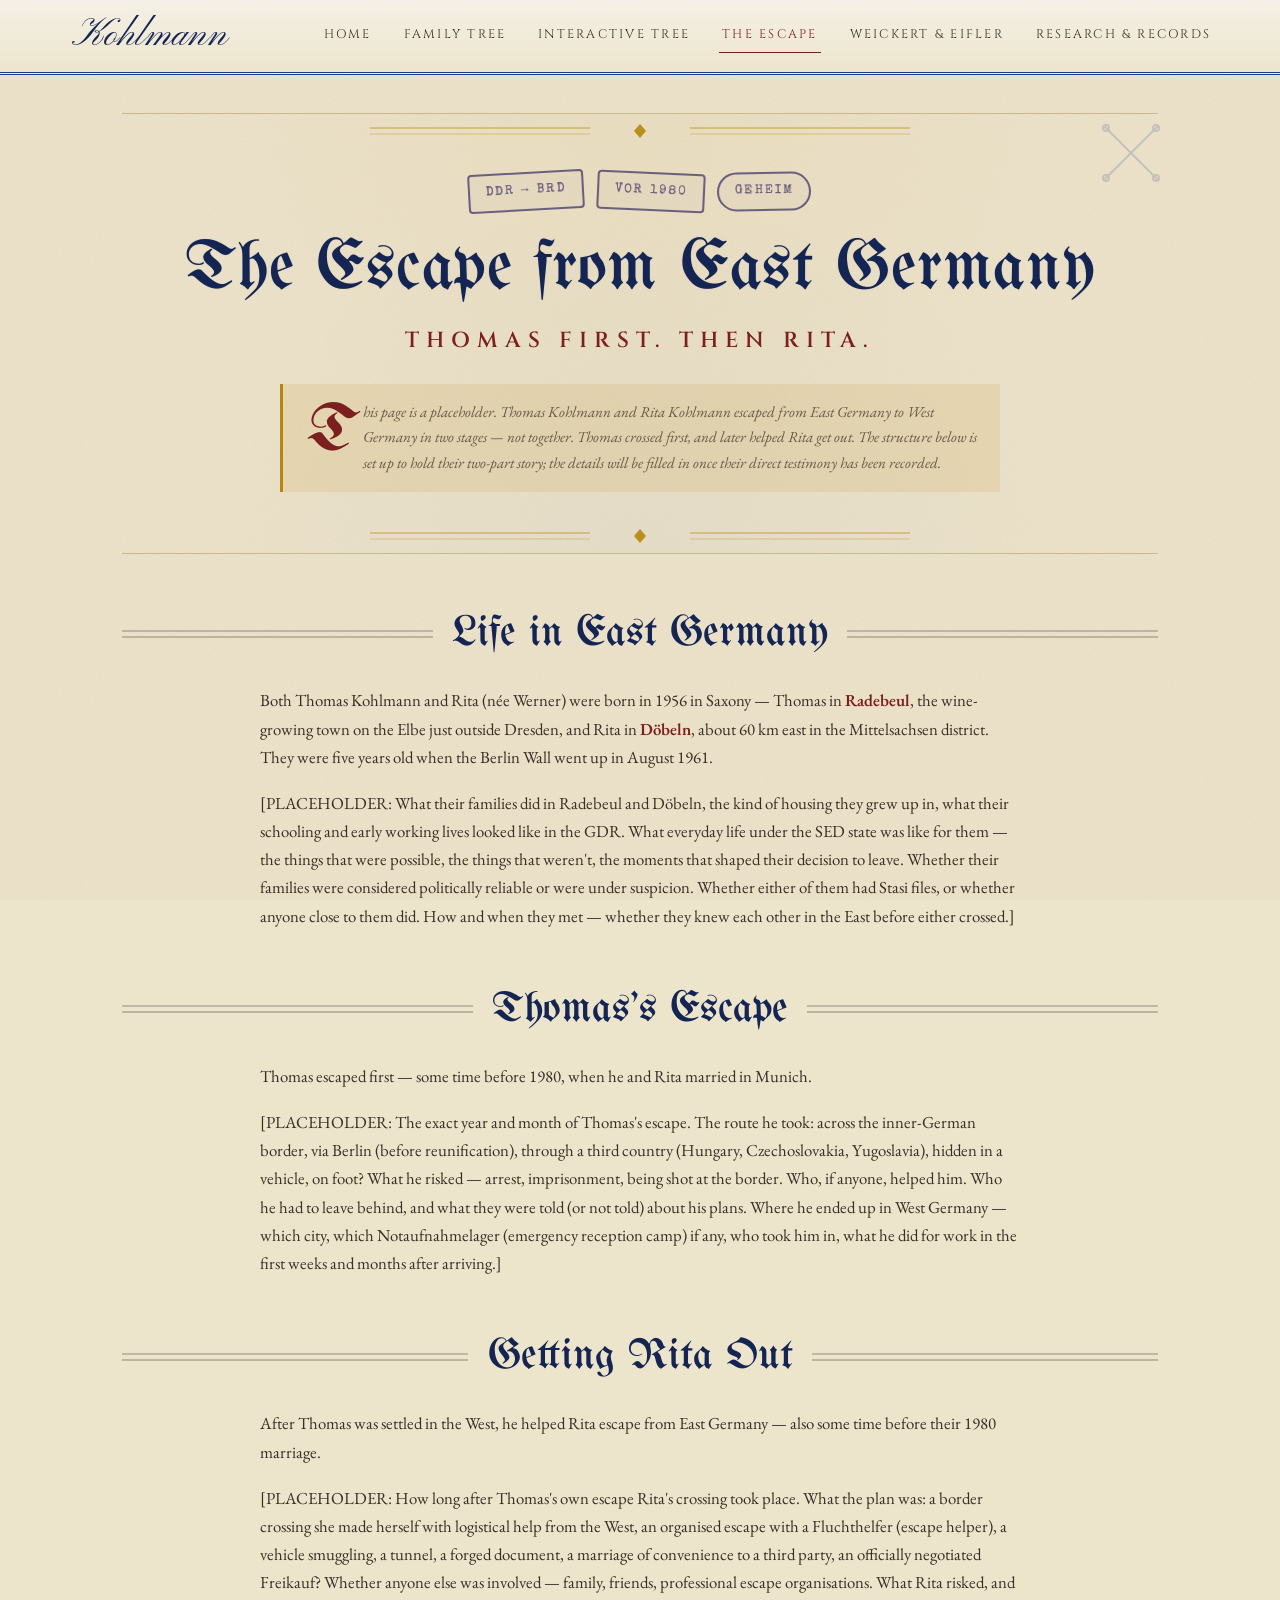
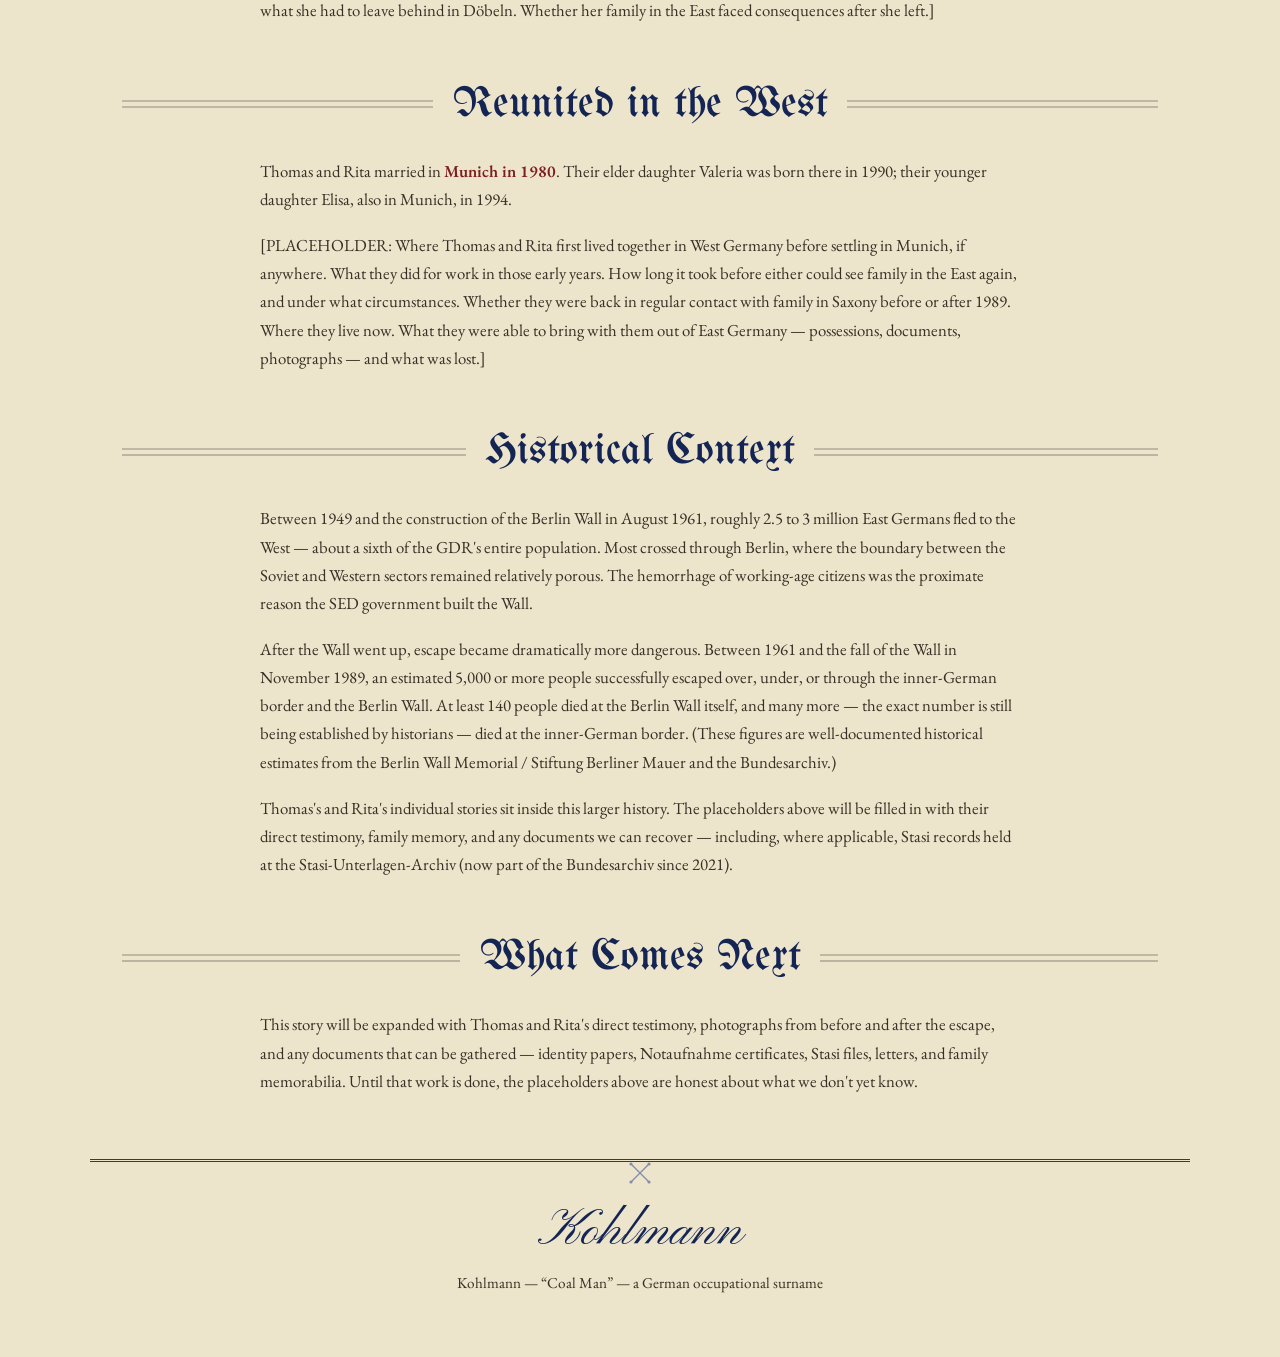
==== escape-from-east-germany.html @ f246f0e3 "Add Eifler/Becker maternal line and vintage German redesign Two layered changes:  1. Eifler/Becker l" ====
<!DOCTYPE html>
<html lang="en">
<head>
    <meta charset="UTF-8">
    <meta name="viewport" content="width=device-width, initial-scale=1.0">
    <title>The Escape from East Germany &mdash; The Kohlmann Family Heritage</title>
    <link rel="preconnect" href="https://fonts.googleapis.com"><link rel="preconnect" href="https://fonts.gstatic.com" crossorigin><link href="https://fonts.googleapis.com/css2?family=Cinzel:wght@400;500;600;700&family=Cormorant+Garamond:ital,wght@0,400;0,500;0,600;1,400;1,500&family=EB+Garamond:ital,wght@0,400;0,500;0,600;1,400;1,500&family=IM+Fell+English+SC&family=Pinyon+Script&family=Special+Elite&family=UnifrakturMaguntia&display=swap" rel="stylesheet">
    <link rel="stylesheet" href="styles.css">
</head>
<body>

<nav class="main-nav">
    <div class="nav-inner">
        <a href="index.html" class="nav-logo">Kohlmann</a>
        <div class="nav-links" id="navLinks">
            <a href="index.html">Home</a>
            <a href="family-tree.html">Family Tree</a>
            <a href="tree-canvas.html">Interactive Tree</a>
            <a href="escape-from-east-germany.html" class="active">The Escape</a>
            <a href="weickert-eifler.html">Weickert &amp; Eifler</a>
            <a href="research.html">Research &amp; Records</a>
        </div>
        <button class="nav-toggle" id="navToggle" aria-label="Toggle menu">
            <span></span><span></span><span></span>
        </button>
    </div>
</nav>

<div class="page-container">

    <div class="hero-intro">
        <div class="stamp-row" style="margin-bottom: 1.4rem;">
            <span class="stamp">DDR &rarr; BRD</span>
            <span class="stamp stamp--rotate-r">Vor 1980</span>
            <span class="stamp stamp--round stamp--rotate-flat">Geheim</span>
        </div>
        <div class="hero-title">The Escape from East Germany</div>
        <h1>Thomas first. Then Rita.</h1>
        <div class="intro-story">
            <p class="intro-note">This page is a placeholder. Thomas Kohlmann and Rita Kohlmann escaped from East Germany to West Germany in two stages &mdash; not together. Thomas crossed first, and later helped Rita get out. The structure below is set up to hold their two-part story; the details will be filled in once their direct testimony has been recorded.</p>
        </div>
    </div>

    <h2 class="section-header">Life in East Germany</h2>
    <div class="story-section">
        <p>Both Thomas Kohlmann and Rita (n&eacute;e Werner) were born in 1956 in Saxony &mdash; Thomas in <strong>Radebeul</strong>, the wine-growing town on the Elbe just outside Dresden, and Rita in <strong>D&ouml;beln</strong>, about 60 km east in the Mittelsachsen district. They were five years old when the Berlin Wall went up in August 1961.</p>
        <p>[PLACEHOLDER: What their families did in Radebeul and D&ouml;beln, the kind of housing they grew up in, what their schooling and early working lives looked like in the GDR. What everyday life under the SED state was like for them &mdash; the things that were possible, the things that weren't, the moments that shaped their decision to leave. Whether their families were considered politically reliable or were under suspicion. Whether either of them had Stasi files, or whether anyone close to them did. How and when they met &mdash; whether they knew each other in the East before either crossed.]</p>
    </div>

    <h2 class="section-header">Thomas's Escape</h2>
    <div class="story-section">
        <p>Thomas escaped first &mdash; some time before 1980, when he and Rita married in Munich.</p>
        <p>[PLACEHOLDER: The exact year and month of Thomas's escape. The route he took: across the inner-German border, via Berlin (before reunification), through a third country (Hungary, Czechoslovakia, Yugoslavia), hidden in a vehicle, on foot? What he risked &mdash; arrest, imprisonment, being shot at the border. Who, if anyone, helped him. Who he had to leave behind, and what they were told (or not told) about his plans. Where he ended up in West Germany &mdash; which city, which Notaufnahmelager (emergency reception camp) if any, who took him in, what he did for work in the first weeks and months after arriving.]</p>
    </div>

    <h2 class="section-header">Getting Rita Out</h2>
    <div class="story-section">
        <p>After Thomas was settled in the West, he helped Rita escape from East Germany &mdash; also some time before their 1980 marriage.</p>
        <p>[PLACEHOLDER: How long after Thomas's own escape Rita's crossing took place. What the plan was: a border crossing she made herself with logistical help from the West, an organised escape with a Fluchthelfer (escape helper), a vehicle smuggling, a tunnel, a forged document, a marriage of convenience to a third party, an officially negotiated Freikauf? Whether anyone else was involved &mdash; family, friends, professional escape organisations. What Rita risked, and what she had to leave behind in D&ouml;beln. Whether her family in the East faced consequences after she left.]</p>
    </div>

    <h2 class="section-header">Reunited in the West</h2>
    <div class="story-section">
        <p>Thomas and Rita married in <strong>Munich in 1980</strong>. Their elder daughter Valeria was born there in 1990; their younger daughter Elisa, also in Munich, in 1994.</p>
        <p>[PLACEHOLDER: Where Thomas and Rita first lived together in West Germany before settling in Munich, if anywhere. What they did for work in those early years. How long it took before either could see family in the East again, and under what circumstances. Whether they were back in regular contact with family in Saxony before or after 1989. Where they live now. What they were able to bring with them out of East Germany &mdash; possessions, documents, photographs &mdash; and what was lost.]</p>
    </div>

    <h2 class="section-header">Historical Context</h2>
    <div class="story-section">
        <p>Between 1949 and the construction of the Berlin Wall in August 1961, roughly 2.5 to 3 million East Germans fled to the West &mdash; about a sixth of the GDR's entire population. Most crossed through Berlin, where the boundary between the Soviet and Western sectors remained relatively porous. The hemorrhage of working-age citizens was the proximate reason the SED government built the Wall.</p>
        <p>After the Wall went up, escape became dramatically more dangerous. Between 1961 and the fall of the Wall in November 1989, an estimated 5,000 or more people successfully escaped over, under, or through the inner-German border and the Berlin Wall. At least 140 people died at the Berlin Wall itself, and many more &mdash; the exact number is still being established by historians &mdash; died at the inner-German border. (These figures are well-documented historical estimates from the Berlin Wall Memorial / Stiftung Berliner Mauer and the Bundesarchiv.)</p>
        <p>Thomas's and Rita's individual stories sit inside this larger history. The placeholders above will be filled in with their direct testimony, family memory, and any documents we can recover &mdash; including, where applicable, Stasi records held at the Stasi-Unterlagen-Archiv (now part of the Bundesarchiv since 2021).</p>
    </div>

    <h2 class="section-header">What Comes Next</h2>
    <div class="story-section">
        <p>This story will be expanded with Thomas and Rita's direct testimony, photographs from before and after the escape, and any documents that can be gathered &mdash; identity papers, Notaufnahme certificates, Stasi files, letters, and family memorabilia. Until that work is done, the placeholders above are honest about what we don't yet know.</p>
    </div>

</div>

<footer class="site-footer">
    <div class="footer-crest">Kohlmann</div>
    <p>Kohlmann &mdash; &ldquo;Coal Man&rdquo; &mdash; a German occupational surname</p>
</footer>

<script>
    const navToggle = document.getElementById('navToggle');
    const navLinks = document.getElementById('navLinks');
    if (navToggle) {
        navToggle.addEventListener('click', () => navLinks.classList.toggle('open'));
    }
</script>

</body>
</html>
---- styles.css ----
/* ============================================
   THE KOHLMANN FAMILY HERITAGE
   Vintage German trade-catalogue stylesheet
   ============================================ */

:root {
    /* Paper */
    --paper:        #EDE4CC;
    --paper-light:  #F5F1E8;
    --paper-dark:   #D4C5A0;
    --paper-edge:   #c9b98e;

    /* Inks */
    --ink:          #1A1410;
    --ink-soft:     #3a2f24;
    --ink-faded:    #6b5a44;

    --cobalt:       #1E3A8A;
    --cobalt-dark:  #142554;
    --cobalt-soft:  rgba(30, 58, 138, 0.08);

    --burgundy:     #7C1F1F;
    --burgundy-dark:#4d1212;

    --gold:         #B8860B;
    --gold-light:   #D4A53C;
    --gold-soft:    rgba(184, 134, 11, 0.12);

    --purple-stamp: #4A3B6B;
    --forest:       #2D4A2B;

    /* Card border tags (kept for backward compatibility) */
    --border-direct:    var(--cobalt);
    --border-spouse:    var(--gold);
    --border-sibling:   var(--purple-stamp);
    --border-you:       var(--burgundy);
    --border-immigrant: var(--cobalt);
    --border-golfer:    var(--forest);

    /* Aliases used by tree-canvas.css */
    --sepia:      #c8a97a;
    --verde:      var(--forest);
    --verde-dark: #1a2c19;
    --rosso:      var(--burgundy);
    --rosso-dark: var(--burgundy-dark);
    --gold-deep:  var(--gold);

    /* Spacing rhythm */
    --rule:       1px solid var(--paper-edge);
    --double-rule: 3px double var(--cobalt);
}

/* ----- Reset ----- */
* { box-sizing: border-box; margin: 0; padding: 0; }
html, body { min-height: 100%; }

/* ============================================
   PAPER GROUND — cream base + subtle grain + foxing
   ============================================ */
body {
    background-color: var(--paper);
    /* Layer 1: small foxing spots; Layer 2: paper grain */
    background-image:
        url("data:image/svg+xml;utf8,<svg xmlns='http://www.w3.org/2000/svg' width='600' height='600'><filter id='s'><feTurbulence type='fractalNoise' baseFrequency='0.012' numOctaves='2' seed='9'/><feColorMatrix values='0 0 0 0 0.55 0 0 0 0 0.42 0 0 0 0 0.22 0 0 0 0.20 -0.18'/></filter><rect width='100%25' height='100%25' filter='url(%23s)'/></svg>"),
        url("data:image/svg+xml;utf8,<svg xmlns='http://www.w3.org/2000/svg' width='220' height='220'><filter id='n'><feTurbulence type='fractalNoise' baseFrequency='0.85' numOctaves='2' seed='3'/><feColorMatrix values='0 0 0 0 0.42 0 0 0 0 0.32 0 0 0 0 0.18 0 0 0 0.10 0'/></filter><rect width='100%25' height='100%25' filter='url(%23n)'/></svg>");
    background-size: 600px 600px, 220px 220px;
    background-attachment: fixed, fixed;
    color: var(--ink);
    font-family: 'EB Garamond', 'Garamond', 'Hoefler Text', 'Iowan Old Style', Georgia, serif;
    font-size: 19px;
    font-weight: 400;
    line-height: 1.62;
    text-rendering: optimizeLegibility;
    -webkit-font-smoothing: antialiased;
}

/* ============================================
   TYPOGRAPHY HIERARCHY
   ============================================ */

/* Hero display title — Fraktur, the major page subject */
.hero-title {
    font-family: 'UnifrakturMaguntia', 'UnifrakturCook', serif;
    font-weight: 400;
    font-size: clamp(2.6rem, 6vw, 4.4rem);
    line-height: 1.05;
    color: var(--cobalt-dark);
    text-align: center;
    letter-spacing: 0.01em;
    text-shadow: 0 0 1px rgba(20, 37, 84, 0.25);
}

/* Hero h1 — small-caps title, more legible */
.hero-intro h1 {
    font-family: 'Cinzel', 'Cormorant Garamond', serif;
    font-weight: 600;
    font-size: clamp(1.05rem, 1.7vw, 1.4rem);
    text-transform: uppercase;
    letter-spacing: 0.32em;
    color: var(--burgundy);
    text-align: center;
    margin: 1rem 0 1.6rem;
}

/* Major section header — Fraktur, smaller; flanked by ornament rules */
.section-header {
    font-family: 'UnifrakturMaguntia', serif;
    font-weight: 400;
    font-size: clamp(1.9rem, 3.4vw, 2.7rem);
    color: var(--cobalt-dark);
    text-align: center;
    margin: 3.5rem 0 1.8rem;
    line-height: 1.1;

    display: grid;
    grid-template-columns: 1fr auto 1fr;
    align-items: center;
    gap: 1.2rem;
}
.section-header::before,
.section-header::after {
    content: "";
    height: 14px;
    background-image: url("data:image/svg+xml;utf8,<svg xmlns='http://www.w3.org/2000/svg' viewBox='0 0 200 14' preserveAspectRatio='none'><line x1='0' y1='4' x2='200' y2='4' stroke='%231A1410' stroke-width='0.7'/><line x1='0' y1='10' x2='200' y2='10' stroke='%231A1410' stroke-width='0.4'/></svg>");
    background-repeat: no-repeat;
    background-size: 100% 100%;
    opacity: 0.85;
}

/* Sub-headers in cards / story sections — Cinzel, more legible */
h3 {
    font-family: 'Cinzel', 'Cormorant Garamond', serif;
    font-weight: 600;
    font-size: 1.32rem;
    color: var(--ink);
    letter-spacing: 0.05em;
    line-height: 1.3;
}
h4 {
    font-family: 'Cormorant Garamond', 'EB Garamond', serif;
    font-weight: 600;
    font-size: 1.12rem;
    color: var(--ink);
    line-height: 1.25;
}

p {
    font-family: 'EB Garamond', serif;
    font-size: 1.05rem;
    line-height: 1.68;
    color: var(--ink-soft);
}
p strong { color: var(--ink); font-weight: 600; }
p em { color: var(--ink-soft); font-style: italic; }

/* ============================================
   ORNAMENTAL DEVICES (reusable)
   ============================================ */

/* Twin-rule horizontal divider with centered diamond device */
.ornament-divider {
    margin: 3rem auto;
    height: 24px;
    background-image: url("data:image/svg+xml;utf8,<svg xmlns='http://www.w3.org/2000/svg' viewBox='0 0 600 24' preserveAspectRatio='xMidYMid meet'><line x1='0' y1='8' x2='260' y2='8' stroke='%231A1410' stroke-width='0.7'/><line x1='0' y1='16' x2='260' y2='16' stroke='%231A1410' stroke-width='0.35'/><line x1='340' y1='8' x2='600' y2='8' stroke='%231A1410' stroke-width='0.7'/><line x1='340' y1='16' x2='600' y2='16' stroke='%231A1410' stroke-width='0.35'/><g transform='translate(300,12)' fill='%231E3A8A'><polygon points='0,-8 7,0 0,8 -7,0'/><polygon points='-14,0 -7,-4 -7,4' opacity='0.7'/><polygon points='14,0 7,-4 7,4' opacity='0.7'/></g></svg>");
    background-repeat: no-repeat;
    background-position: center;
    background-size: contain;
    opacity: 0.85;
}

/* Oval trademark seal — wraps an inline element */
.seal {
    display: inline-block;
    position: relative;
    padding: 0.7rem 2rem;
    border: 1.5px solid var(--cobalt);
    border-radius: 50%/65%;
    background:
        radial-gradient(ellipse at center, var(--paper-light) 0%, transparent 70%),
        var(--paper);
    box-shadow: inset 0 0 0 4px var(--paper), inset 0 0 0 5px var(--cobalt);
    color: var(--cobalt-dark);
    font-family: 'IM Fell English SC', 'Cinzel', serif;
    font-weight: 400;
    font-size: 0.85rem;
    text-transform: uppercase;
    letter-spacing: 0.22em;
    text-align: center;
    line-height: 1.2;
}
.seal::before, .seal::after {
    position: absolute;
    left: 50%;
    transform: translateX(-50%);
    font-family: 'IM Fell English SC', serif;
    font-size: 0.55rem;
    letter-spacing: 0.35em;
    color: var(--cobalt);
    text-transform: uppercase;
}
.seal::before { content: "Schutz Marke"; top: -1.05rem; }
.seal::after  { content: "Trade Mark";   bottom: -1.1rem; }

.seal--burgundy { border-color: var(--burgundy); color: var(--burgundy-dark); box-shadow: inset 0 0 0 4px var(--paper), inset 0 0 0 5px var(--burgundy); }
.seal--burgundy::before, .seal--burgundy::after { color: var(--burgundy); }

.seal--gold { border-color: var(--gold); color: var(--gold); box-shadow: inset 0 0 0 4px var(--paper), inset 0 0 0 5px var(--gold); }
.seal--gold::before, .seal--gold::after { color: var(--gold); }

/* Purple ink stamp — slightly rotated, off-register */
.stamp {
    display: inline-block;
    padding: 0.45rem 1rem;
    border: 2px solid var(--purple-stamp);
    border-radius: 4px;
    color: var(--purple-stamp);
    font-family: 'Special Elite', 'Courier Prime', 'Courier New', monospace;
    font-size: 0.78rem;
    font-weight: 400;
    letter-spacing: 0.18em;
    text-transform: uppercase;
    transform: rotate(-3.2deg);
    opacity: 0.78;
    background: rgba(74, 59, 107, 0.04);
    text-shadow: 0.3px 0.3px 0 rgba(74, 59, 107, 0.5);
    box-shadow:
        inset 0.5px 0 0 rgba(74, 59, 107, 0.2),
        inset -0.5px 0 0 rgba(74, 59, 107, 0.2);
}
.stamp--rotate-r { transform: rotate(2.6deg); }
.stamp--rotate-flat { transform: rotate(-0.8deg); }
.stamp--round { border-radius: 50px; }

/* Ornamental cursive wordmark — for personal names and ceremonial moments */
.wordmark {
    font-family: 'Pinyon Script', 'Allura', cursive;
    font-weight: 400;
    color: var(--cobalt-dark);
    font-size: 1.6em;
    line-height: 0.9;
    letter-spacing: 0.01em;
}

/* Crossed swords (Meissen) — used as subtle watermark */
.crossed-swords {
    display: inline-block;
    width: 1.1em;
    height: 1.1em;
    vertical-align: -0.2em;
    background-image: url("data:image/svg+xml;utf8,<svg xmlns='http://www.w3.org/2000/svg' viewBox='0 0 24 24'><g fill='none' stroke='%231E3A8A' stroke-width='1.4' stroke-linecap='round'><line x1='4' y1='4' x2='20' y2='20'/><line x1='20' y1='4' x2='4' y2='20'/><circle cx='5' cy='5' r='1.4' fill='%231E3A8A'/><circle cx='19' cy='5' r='1.4' fill='%231E3A8A'/><circle cx='5' cy='19' r='1.4' fill='%231E3A8A'/><circle cx='19' cy='19' r='1.4' fill='%231E3A8A'/></g></svg>");
    background-repeat: no-repeat;
    background-position: center;
    background-size: contain;
    opacity: 0.55;
}

/* ============================================
   NAVIGATION — pre-printed letterhead
   ============================================ */
.main-nav {
    position: sticky;
    top: 0;
    z-index: 100;
    background:
        linear-gradient(to bottom, rgba(245, 241, 232, 0.97) 0%, rgba(237, 228, 204, 0.94) 100%);
    border-bottom: var(--double-rule);
    backdrop-filter: blur(1px);
}
.nav-inner {
    max-width: 1200px;
    margin: 0 auto;
    padding: 0.85rem 1.6rem;
    display: flex;
    align-items: center;
    justify-content: space-between;
    gap: 1.6rem;
}

/* Cursive wordmark logo */
.nav-logo {
    font-family: 'Pinyon Script', 'Allura', cursive;
    font-size: 2.4rem;
    color: var(--cobalt-dark);
    text-decoration: none;
    line-height: 1;
    padding: 0.2rem 0.4rem;
    letter-spacing: 0.01em;
    transition: color 0.2s ease;
}
.nav-logo:hover { color: var(--burgundy); }

.nav-links {
    display: flex;
    gap: 1.6rem;
    align-items: center;
}
.nav-links a {
    font-family: 'IM Fell English SC', 'Cinzel', serif;
    font-weight: 400;
    font-size: 0.78rem;
    text-transform: uppercase;
    letter-spacing: 0.18em;
    color: var(--ink-soft);
    text-decoration: none;
    padding: 0.4rem 0.2rem;
    border-bottom: 1px solid transparent;
    transition: color 0.2s ease, border-color 0.2s ease;
}
.nav-links a:hover { color: var(--cobalt-dark); border-color: var(--gold); }
.nav-links a.active { color: var(--burgundy); border-color: var(--burgundy); }

.nav-toggle {
    display: none;
    flex-direction: column;
    gap: 5px;
    background: none;
    border: 1px solid var(--ink-soft);
    padding: 8px;
    cursor: pointer;
}
.nav-toggle span {
    display: block;
    width: 22px;
    height: 1.5px;
    background: var(--ink);
}

/* ============================================
   PAGE CONTAINER + HERO
   ============================================ */
.page-container {
    max-width: 1100px;
    margin: 2.4rem auto;
    padding: 0 2rem;
    position: relative;
}

/* Place a faint crossed-swords watermark in upper-right of each page */
.page-container::before {
    content: "";
    position: absolute;
    top: 0;
    right: 1.2rem;
    width: 80px;
    height: 80px;
    background-image: url("data:image/svg+xml;utf8,<svg xmlns='http://www.w3.org/2000/svg' viewBox='0 0 80 80'><g fill='none' stroke='%231E3A8A' stroke-width='2' stroke-linecap='round' opacity='0.18'><line x1='14' y1='14' x2='66' y2='66'/><line x1='66' y1='14' x2='14' y2='66'/><circle cx='15' cy='15' r='3'/><circle cx='65' cy='15' r='3'/><circle cx='15' cy='65' r='3'/><circle cx='65' cy='65' r='3'/></g></svg>");
    background-repeat: no-repeat;
    pointer-events: none;
    z-index: 0;
}

.hero-intro {
    position: relative;
    text-align: center;
    padding: 2.4rem 1rem 2.6rem;
    margin-bottom: 2rem;
    border-top: var(--rule);
    border-bottom: var(--rule);
    background:
        radial-gradient(ellipse at center top, rgba(184, 134, 11, 0.05) 0%, transparent 60%),
        radial-gradient(ellipse at center bottom, rgba(30, 58, 138, 0.03) 0%, transparent 60%);
}
.hero-intro::before, .hero-intro::after {
    content: "";
    position: absolute;
    left: 50%;
    transform: translateX(-50%);
    width: min(540px, 80%);
    height: 18px;
    background-image: url("data:image/svg+xml;utf8,<svg xmlns='http://www.w3.org/2000/svg' viewBox='0 0 540 18' preserveAspectRatio='xMidYMid meet'><line x1='0' y1='6' x2='220' y2='6' stroke='%23B8860B' stroke-width='0.8'/><line x1='320' y1='6' x2='540' y2='6' stroke='%23B8860B' stroke-width='0.8'/><line x1='0' y1='12' x2='220' y2='12' stroke='%23B8860B' stroke-width='0.4'/><line x1='320' y1='12' x2='540' y2='12' stroke='%23B8860B' stroke-width='0.4'/><g transform='translate(270,9)' fill='%23B8860B'><polygon points='0,-7 6,0 0,7 -6,0'/></g></svg>");
    background-repeat: no-repeat;
    background-size: contain;
    background-position: center;
    opacity: 0.9;
}
.hero-intro::before { top: 8px; }
.hero-intro::after  { bottom: 8px; }

/* ============================================
   INTRO STORY / STORY SECTIONS
   ============================================ */
.intro-story {
    max-width: 720px;
    margin: 1.2rem auto 0;
    text-align: left;
}
.intro-story p { margin-bottom: 1.2rem; }

/* Drop cap on first paragraph of intro story */
.intro-story > p:first-of-type::first-letter {
    font-family: 'UnifrakturMaguntia', serif;
    font-size: 4.2rem;
    line-height: 0.85;
    float: left;
    color: var(--burgundy);
    padding: 0.25rem 0.7rem 0 0;
    margin-top: 0.05rem;
}

.intro-note {
    font-family: 'EB Garamond', serif;
    font-style: italic;
    font-size: 0.95rem;
    color: var(--ink-faded);
    margin-top: 1.4rem;
    padding: 1rem 1.2rem;
    border-left: 3px solid var(--gold);
    background: var(--gold-soft);
}

.section-body { max-width: 720px; margin: 0 auto 1rem; }
.section-body p { margin-bottom: 1rem; }

.story-section {
    max-width: 760px;
    margin: 0 auto 1.8rem;
}
.story-section p { margin-bottom: 1.1rem; }
.story-section strong { color: var(--burgundy); font-weight: 600; }
.story-section em { color: var(--ink); font-style: italic; }
.story-section ul {
    margin: 0.8rem 0 1.4rem 1.6rem;
    padding-left: 0.4rem;
}
.story-section li {
    margin-bottom: 0.55rem;
    color: var(--ink-soft);
}

/* PLACEHOLDER token styling — make it visible but not distracting */
.story-section p code, .timeline-item p code, .intro-story p code,
p code {
    font-family: 'Special Elite', 'Courier Prime', monospace;
    font-size: 0.85em;
    color: var(--purple-stamp);
    background: rgba(74, 59, 107, 0.06);
    padding: 0.05em 0.4em;
    border-radius: 2px;
    border: 1px dashed rgba(74, 59, 107, 0.3);
}

/* ============================================
   PAGE LIST (homepage cards linking to sub-pages)
   ============================================ */
.page-list {
    max-width: 880px;
    margin: 1.5rem auto 2rem;
    display: grid;
    gap: 0;
    border-top: var(--double-rule);
    border-bottom: var(--double-rule);
}
.page-link {
    display: grid;
    grid-template-columns: 1fr auto;
    align-items: center;
    gap: 1.6rem;
    padding: 1.5rem 1.2rem;
    text-decoration: none;
    color: inherit;
    border-bottom: 1px solid var(--paper-edge);
    transition: background 0.2s ease;
    background: transparent;
}
.page-link:last-child { border-bottom: none; }
.page-link:hover { background: rgba(184, 134, 11, 0.05); }
.page-link-title {
    grid-column: 1;
    font-family: 'Cinzel', serif;
    font-weight: 600;
    font-size: 1.18rem;
    color: var(--cobalt-dark);
    text-transform: uppercase;
    letter-spacing: 0.12em;
    display: block;
    margin-bottom: 0.35rem;
}
.page-link-desc {
    grid-column: 1;
    font-family: 'EB Garamond', serif;
    font-size: 1rem;
    color: var(--ink-soft);
    line-height: 1.5;
    display: block;
}
.page-link-arrow {
    grid-column: 2;
    grid-row: 1 / 3;
    font-family: 'Cinzel', serif;
    font-size: 1.6rem;
    color: var(--gold);
    align-self: center;
    transition: transform 0.2s ease, color 0.2s ease;
}
.page-link:hover .page-link-arrow { transform: translateX(4px); color: var(--burgundy); }
.page-link:hover .page-link-title { color: var(--burgundy); }

/* ============================================
   TIMELINE (Direct Line on homepage)
   ============================================ */
.timeline {
    max-width: 800px;
    margin: 1.4rem auto 2rem;
    position: relative;
    padding: 0 0 0 1.6rem;
}
.timeline::before {
    content: "";
    position: absolute;
    left: 0;
    top: 0;
    bottom: 0;
    width: 3px;
    border-left: 1px solid var(--cobalt);
    border-right: 1px solid var(--cobalt);
    background: var(--paper);
    opacity: 0.6;
}
.timeline-item {
    position: relative;
    padding: 1.2rem 1.4rem 1.5rem 1.6rem;
    margin-bottom: 1.4rem;
    background:
        linear-gradient(to right, rgba(245, 241, 232, 0.6) 0%, transparent 100%);
    border-bottom: 1px solid var(--paper-edge);
}
.timeline-item::before {
    content: "";
    position: absolute;
    left: -1.95rem;
    top: 1.6rem;
    width: 14px;
    height: 14px;
    background: var(--paper);
    border: 1.5px solid var(--cobalt);
    transform: rotate(45deg);
}
.timeline-year {
    display: inline-block;
    font-family: 'IM Fell English SC', 'Cinzel', serif;
    font-size: 0.72rem;
    text-transform: uppercase;
    letter-spacing: 0.25em;
    color: var(--burgundy);
    background: rgba(124, 31, 31, 0.05);
    padding: 0.25rem 0.7rem;
    border: 1px solid var(--burgundy);
    border-radius: 2px;
    margin-bottom: 0.8rem;
}
.timeline-item h3 {
    font-family: 'Cinzel', serif;
    font-size: 1.3rem;
    color: var(--cobalt-dark);
    margin-bottom: 0.7rem;
}
.timeline-item p {
    margin-bottom: 0.7rem;
    font-size: 1.02rem;
}

/* ============================================
   FOOTER
   ============================================ */
.site-footer {
    max-width: 1100px;
    margin: 4rem auto 2rem;
    padding: 2.6rem 2rem 1.4rem;
    text-align: center;
    border-top: var(--double-rule);
    position: relative;
}
.site-footer::before {
    content: "";
    display: block;
    margin: -2.6rem auto 1.4rem;
    width: 100%;
    height: 22px;
    background-image: url("data:image/svg+xml;utf8,<svg xmlns='http://www.w3.org/2000/svg' viewBox='0 0 600 22' preserveAspectRatio='xMidYMid meet'><g transform='translate(300,11)' fill='%231E3A8A' opacity='0.5'><line x1='-8' y1='-8' x2='8' y2='8' stroke='%231E3A8A' stroke-width='1.4' stroke-linecap='round'/><line x1='8' y1='-8' x2='-8' y2='8' stroke='%231E3A8A' stroke-width='1.4' stroke-linecap='round'/><circle cx='-9' cy='-9' r='1.6'/><circle cx='9' cy='-9' r='1.6'/><circle cx='-9' cy='9' r='1.6'/><circle cx='9' cy='9' r='1.6'/></g></svg>");
    background-repeat: no-repeat;
    background-position: center;
    background-color: var(--paper);
}
.footer-crest {
    font-family: 'Pinyon Script', 'Allura', cursive;
    font-size: 3.2rem;
    color: var(--cobalt-dark);
    line-height: 1;
    margin-bottom: 0.8rem;
}
.site-footer p {
    font-family: 'EB Garamond', serif;
    color: var(--ink-soft);
    font-size: 0.95rem;
    margin-bottom: 0.4rem;
}
.site-footer a { color: var(--cobalt); text-decoration: underline dotted; }
.site-footer a:hover { color: var(--burgundy); }

/* ============================================
   FAMILY-TREE PAGE LAYOUT
   ============================================ */
.tree-page {
    max-width: 1320px;
    margin: 1.4rem auto;
    padding: 0 1.6rem;
    display: grid;
    grid-template-columns: 1fr 360px;
    gap: 2rem;
    align-items: start;
}
.tree-main {
    min-width: 0;
    padding: 1.4rem 1.6rem 2rem;
    background: rgba(245, 241, 232, 0.55);
    border: var(--rule);
    box-shadow: 0 0 0 1px var(--paper-edge), 0 1px 3px rgba(60, 40, 10, 0.06);
}

.tree-header {
    text-align: center;
    margin-bottom: 1.6rem;
    padding-bottom: 1.2rem;
    border-bottom: 1px solid var(--paper-edge);
}
.tree-header h1 {
    font-family: 'UnifrakturMaguntia', serif;
    font-weight: 400;
    font-size: clamp(2rem, 4vw, 2.8rem);
    color: var(--cobalt-dark);
    margin-bottom: 0.6rem;
}
.tree-header p {
    font-family: 'EB Garamond', serif;
    color: var(--ink-soft);
    font-style: italic;
    font-size: 1rem;
    max-width: 540px;
    margin: 0 auto;
}

.tree-filter {
    display: flex;
    flex-wrap: wrap;
    gap: 0.6rem;
    justify-content: center;
    margin-bottom: 1.8rem;
}
.tree-btn {
    font-family: 'IM Fell English SC', 'Cinzel', serif;
    font-size: 0.74rem;
    text-transform: uppercase;
    letter-spacing: 0.18em;
    padding: 0.5rem 1rem;
    background: var(--paper-light);
    color: var(--ink-soft);
    border: 1px solid var(--ink-soft);
    border-radius: 2px;
    cursor: pointer;
    transition: all 0.2s ease;
}
.tree-btn:hover {
    border-color: var(--cobalt);
    color: var(--cobalt-dark);
    background: var(--paper);
}
.tree-btn.active {
    background: var(--cobalt-dark);
    color: var(--paper-light);
    border-color: var(--cobalt-dark);
}

/* Generation block */
.tree-generation {
    margin-bottom: 2.2rem;
    padding: 1.2rem 0;
    border-top: 1px solid var(--paper-edge);
    opacity: 1;
    transition: opacity 0.5s ease;
}
.tree-generation:first-of-type { border-top: none; }
.tree-generation.visible { opacity: 1; }

.gen-label {
    font-family: 'IM Fell English SC', 'Cinzel', serif;
    font-size: 0.78rem;
    text-transform: uppercase;
    letter-spacing: 0.28em;
    color: var(--burgundy);
    margin-bottom: 0.3rem;
    text-align: center;
}
.gen-subtitle {
    font-family: 'EB Garamond', serif;
    font-style: italic;
    color: var(--ink-faded);
    font-size: 0.95rem;
    text-align: center;
    margin-bottom: 1.2rem;
}
.gen-people {
    display: flex;
    flex-wrap: wrap;
    gap: 0.8rem;
    justify-content: center;
    margin-bottom: 0.8rem;
}

/* Person card */
.tree-person {
    display: flex;
    align-items: center;
    gap: 0.7rem;
    padding: 0.7rem 1rem 0.7rem 0.8rem;
    background: var(--paper-light);
    border: 1px solid var(--paper-edge);
    border-left: 4px solid var(--ink-soft);
    border-radius: 2px;
    cursor: pointer;
    transition: all 0.18s ease;
    min-width: 220px;
    max-width: 280px;
}
.tree-person:hover {
    background: var(--paper);
    border-color: var(--cobalt);
    transform: translateY(-1px);
    box-shadow: 0 2px 6px rgba(60, 40, 10, 0.08);
}
.tree-person.active {
    background: rgba(30, 58, 138, 0.06);
    border-color: var(--cobalt-dark);
    box-shadow: 0 0 0 1px var(--cobalt);
}
.tree-person[data-type="direct"]    { border-left-color: var(--border-direct); }
.tree-person[data-type="spouse"]    { border-left-color: var(--border-spouse); }
.tree-person[data-type="sibling"]   { border-left-color: var(--border-sibling); }
.tree-person[data-type="you"]       { border-left-color: var(--border-you); }
.tree-person[data-type="immigrant"] { border-left-color: var(--border-immigrant); }
.tree-person[data-type="golfer"]    { border-left-color: var(--border-golfer); }

.person-avatar {
    width: 34px;
    height: 34px;
    flex-shrink: 0;
    background: var(--cobalt-dark);
    color: var(--paper-light);
    display: flex;
    align-items: center;
    justify-content: center;
    font-family: 'Cinzel', serif;
    font-weight: 600;
    font-size: 0.95rem;
    border-radius: 50%;
    border: 1.5px solid var(--paper);
    box-shadow: 0 0 0 1px var(--cobalt-dark);
}
.person-avatar.female {
    background: var(--burgundy-dark);
    box-shadow: 0 0 0 1px var(--burgundy-dark);
}
.person-info h4 {
    font-family: 'Cormorant Garamond', serif;
    font-weight: 600;
    font-size: 1rem;
    color: var(--ink);
    line-height: 1.2;
    margin-bottom: 0.15rem;
}
.person-info .person-subtitle {
    font-family: 'EB Garamond', serif;
    font-size: 0.78rem;
    color: var(--ink-faded);
    font-style: italic;
    line-height: 1.25;
    display: block;
}

/* Couple connector */
.couple-row {
    display: flex;
    align-items: center;
    gap: 0.6rem;
    flex-wrap: wrap;
    justify-content: center;
}
.couple-connector {
    font-family: 'IM Fell English SC', serif;
    font-size: 0.7rem;
    text-transform: uppercase;
    letter-spacing: 0.2em;
    color: var(--gold);
    padding: 0 0.4rem;
    white-space: nowrap;
}

/* Generation arrow connector */
.gen-connector {
    text-align: center;
    color: var(--cobalt);
    font-size: 1.2rem;
    margin: 0.4rem 0;
    opacity: 0.6;
}

.siblings-label {
    font-family: 'IM Fell English SC', serif;
    font-size: 0.72rem;
    text-transform: uppercase;
    letter-spacing: 0.24em;
    color: var(--burgundy);
    text-align: center;
    margin: 1.2rem 0 0.6rem;
    padding-top: 0.6rem;
    border-top: 1px dashed var(--paper-edge);
}

/* Sticky bio sidebar (right column on family-tree page) */
.tree-sidebar {
    position: sticky;
    top: 90px;
    max-height: calc(100vh - 110px);
    overflow-y: auto;
    padding: 1.6rem 1.4rem;
    background: var(--paper-light);
    border: var(--rule);
    box-shadow: 0 0 0 1px var(--paper-edge), 0 1px 4px rgba(60, 40, 10, 0.05);
    border-radius: 2px;
}
.tree-sidebar h2 {
    font-family: 'IM Fell English SC', 'Cinzel', serif;
    font-size: 0.85rem;
    text-transform: uppercase;
    letter-spacing: 0.28em;
    color: var(--burgundy);
    text-align: center;
    margin-bottom: 1.2rem;
    padding-bottom: 0.8rem;
    border-bottom: 1px solid var(--paper-edge);
}
.tree-sidebar .bio-placeholder {
    font-family: 'EB Garamond', serif;
    font-style: italic;
    color: var(--ink-faded);
    text-align: center;
    padding: 1.4rem 0.4rem;
}
.tree-sidebar-close {
    display: none;
    position: absolute;
    top: 0.5rem;
    right: 0.6rem;
    background: none;
    border: none;
    font-size: 1.6rem;
    color: var(--ink-faded);
    cursor: pointer;
    line-height: 1;
}
.tree-sidebar-overlay { display: none; }

/* Bio panel content */
.bio-name {
    font-family: 'Cinzel', serif;
    font-weight: 700;
    font-size: 1.2rem;
    color: var(--cobalt-dark);
    margin-bottom: 0.2rem;
    line-height: 1.2;
}
.bio-subtitle {
    font-family: 'EB Garamond', serif;
    font-style: italic;
    color: var(--ink-soft);
    font-size: 0.92rem;
    margin-bottom: 0.9rem;
}
.bio-tags {
    margin-bottom: 1rem;
    line-height: 1.8;
}
.bio-tag {
    display: inline-block;
    font-family: 'IM Fell English SC', serif;
    font-size: 0.65rem;
    text-transform: uppercase;
    letter-spacing: 0.16em;
    padding: 0.18rem 0.55rem;
    margin: 0 0.25rem 0.2rem 0;
    border: 1px solid var(--gold);
    color: var(--gold);
    background: var(--gold-soft);
    border-radius: 2px;
}
.bio-description {
    font-family: 'EB Garamond', serif;
    font-size: 0.98rem;
    line-height: 1.6;
    color: var(--ink-soft);
    margin-bottom: 1.1rem;
}
.bio-description strong { color: var(--cobalt-dark); font-weight: 600; }
.bio-description em { color: var(--burgundy); font-style: italic; }

.bio-details {
    border-top: 1px solid var(--paper-edge);
    padding-top: 0.8rem;
    margin-top: 0.4rem;
}
.bio-detail-row {
    display: flex;
    justify-content: space-between;
    align-items: baseline;
    gap: 0.6rem;
    padding: 0.35rem 0;
    border-bottom: 1px dotted var(--paper-edge);
    font-size: 0.92rem;
}
.bio-detail-row:last-child { border-bottom: none; }
.bio-detail-label {
    font-family: 'IM Fell English SC', serif;
    font-size: 0.7rem;
    text-transform: uppercase;
    letter-spacing: 0.14em;
    color: var(--burgundy);
    flex-shrink: 0;
    min-width: 30%;
}
.bio-detail-value {
    font-family: 'EB Garamond', serif;
    color: var(--ink);
    text-align: right;
    flex: 1;
}
.bio-image {
    width: 100%;
    margin-bottom: 0.8rem;
    border: 1px solid var(--paper-edge);
    box-shadow: 0 0 0 4px var(--paper-light), 0 0 0 5px var(--paper-edge);
    filter: sepia(0.18) contrast(1.02);
}
.bio-links {
    margin-top: 1rem;
    padding-top: 0.8rem;
    border-top: 1px solid var(--paper-edge);
}
.bio-links h4 {
    font-family: 'IM Fell English SC', serif;
    font-size: 0.7rem;
    text-transform: uppercase;
    letter-spacing: 0.18em;
    color: var(--burgundy);
    margin-bottom: 0.5rem;
}
.bio-link {
    display: block;
    padding: 0.4rem 0;
    color: var(--cobalt);
    text-decoration: none;
    font-family: 'EB Garamond', serif;
    font-size: 0.92rem;
    border-bottom: 1px dotted var(--paper-edge);
}
.bio-link:hover { color: var(--burgundy); }
.bio-link-label { font-style: italic; }

/* ============================================
   RESEARCH PAGE — German genealogy source cards
   ============================================ */
.research-grid {
    max-width: 1100px;
    margin: 1.4rem auto 2rem;
    display: grid;
    grid-template-columns: repeat(auto-fit, minmax(320px, 1fr));
    gap: 1.4rem;
}
.research-card {
    padding: 1.4rem 1.4rem 1.5rem;
    background: var(--paper-light);
    border: 1px solid var(--paper-edge);
    border-top: 3px double var(--cobalt);
    box-shadow: 1px 2px 0 var(--paper-edge), 2px 3px 6px rgba(60, 40, 10, 0.06);
    position: relative;
}
.research-card::before {
    content: "";
    position: absolute;
    top: 0; left: 0; right: 0; bottom: 0;
    border: 1px solid transparent;
    border-image: url("data:image/svg+xml;utf8,<svg xmlns='http://www.w3.org/2000/svg' viewBox='0 0 12 12'><rect x='1' y='1' width='10' height='10' fill='none' stroke='%231A1410' stroke-width='0.4' stroke-dasharray='1,1' opacity='0.25'/></svg>") 4 / 4px / 0;
    pointer-events: none;
}
.research-card:hover { background: var(--paper); }
.research-card h3 {
    font-family: 'Cinzel', serif;
    font-size: 1.1rem;
    color: var(--cobalt-dark);
    margin-bottom: 0.7rem;
    padding-bottom: 0.5rem;
    border-bottom: 1px solid var(--paper-edge);
    text-transform: none;
    letter-spacing: 0.04em;
}
.research-card p {
    font-family: 'EB Garamond', serif;
    font-size: 0.98rem;
    color: var(--ink-soft);
    line-height: 1.55;
}
.research-card p strong { color: var(--burgundy); }
.research-card a { color: var(--cobalt); text-decoration: underline dotted; }
.research-card a:hover { color: var(--burgundy); }
.research-card ul {
    margin-left: 1.2rem;
    color: var(--ink-soft);
    font-family: 'EB Garamond', serif;
}
.research-card li {
    margin-bottom: 0.5rem;
    font-size: 0.95rem;
    line-height: 1.5;
}

/* ============================================
   DISCOVERY GRID + LOCATION GRID (legacy classes)
   ============================================ */
.discovery-grid, .location-grid {
    max-width: 1100px;
    margin: 1.4rem auto 2rem;
    display: grid;
    grid-template-columns: repeat(auto-fit, minmax(300px, 1fr));
    gap: 1.4rem;
}
.discovery-card, .location-card {
    padding: 1.4rem;
    background: var(--paper-light);
    border: 1px solid var(--paper-edge);
    border-left: 3px solid var(--burgundy);
    box-shadow: 0 1px 3px rgba(60, 40, 10, 0.06);
}
.discovery-card h3, .location-card h4 {
    font-family: 'Cinzel', serif;
    color: var(--cobalt-dark);
    margin-bottom: 0.6rem;
}
.discovery-card .discovery-era, .location-card .location-type {
    font-family: 'IM Fell English SC', serif;
    font-size: 0.7rem;
    text-transform: uppercase;
    letter-spacing: 0.2em;
    color: var(--burgundy);
    display: inline-block;
    margin-bottom: 0.5rem;
}

/* ============================================
   DOCUMENT IMAGES — sepia treatment + frame
   ============================================ */
.document-image {
    margin: 1.4rem auto;
    text-align: center;
    max-width: 720px;
}
.document-image img {
    max-width: 100%;
    height: auto;
    filter: sepia(0.35) contrast(1.05) brightness(0.98);
    border: 1px solid var(--paper-edge);
    box-shadow:
        0 0 0 5px var(--paper-light),
        0 0 0 6px var(--paper-edge),
        2px 4px 8px rgba(60, 40, 10, 0.15);
}
.document-image .image-caption {
    font-family: 'EB Garamond', serif;
    font-style: italic;
    font-size: 0.88rem;
    color: var(--ink-faded);
    margin-top: 0.7rem;
    line-height: 1.4;
}

/* ============================================
   DATA TABLE
   ============================================ */
.data-table {
    width: 100%;
    max-width: 1000px;
    margin: 1.4rem auto;
    border-collapse: collapse;
    font-family: 'EB Garamond', serif;
    background: var(--paper-light);
    border: 1px solid var(--cobalt);
}
.data-table th {
    background: var(--cobalt-dark);
    color: var(--paper-light);
    font-family: 'IM Fell English SC', serif;
    font-size: 0.78rem;
    text-transform: uppercase;
    letter-spacing: 0.18em;
    padding: 0.7rem 0.9rem;
    text-align: left;
    border-bottom: 2px solid var(--cobalt-dark);
}
.data-table td {
    padding: 0.6rem 0.9rem;
    border-bottom: 1px dotted var(--paper-edge);
    color: var(--ink-soft);
    font-size: 0.95rem;
}
.data-table tr:hover { background: rgba(184, 134, 11, 0.06); }

.confidence-tag {
    display: inline-block;
    font-family: 'IM Fell English SC', serif;
    font-size: 0.62rem;
    text-transform: uppercase;
    letter-spacing: 0.14em;
    padding: 0.15rem 0.5rem;
    border-radius: 2px;
}
.confidence-tag.confirmed { background: rgba(45, 74, 43, 0.12); color: var(--forest); border: 1px solid var(--forest); }
.confidence-tag.probable  { background: rgba(184, 134, 11, 0.12); color: var(--gold); border: 1px solid var(--gold); }
.confidence-tag.strong    { background: rgba(30, 58, 138, 0.10); color: var(--cobalt); border: 1px solid var(--cobalt); }
.confidence-tag.unconfirmed { background: rgba(124, 31, 31, 0.10); color: var(--burgundy); border: 1px solid var(--burgundy); }

/* ============================================
   MODAL (legacy fallback)
   ============================================ */
.modal-overlay {
    display: none;
    position: fixed;
    inset: 0;
    background: rgba(20, 20, 12, 0.55);
    z-index: 1000;
    padding: 2rem;
    align-items: center;
    justify-content: center;
}
.modal-overlay.active { display: flex; }
.modal-content {
    background: var(--paper-light);
    border: var(--double-rule);
    max-width: 720px;
    width: 100%;
    padding: 2rem;
    max-height: 85vh;
    overflow-y: auto;
    position: relative;
}
.modal-close {
    position: absolute;
    top: 0.8rem;
    right: 1rem;
    background: none;
    border: none;
    font-size: 1.6rem;
    color: var(--ink);
    cursor: pointer;
}
.modal-content h3 {
    font-family: 'Cinzel', serif;
    color: var(--cobalt-dark);
    margin-bottom: 0.5rem;
}
.modal-subtitle { font-style: italic; color: var(--ink-faded); margin-bottom: 1rem; }
.modal-tag {
    display: inline-block;
    font-family: 'IM Fell English SC', serif;
    font-size: 0.68rem;
    text-transform: uppercase;
    letter-spacing: 0.18em;
    padding: 0.18rem 0.6rem;
    margin-right: 0.3rem;
    border: 1px solid var(--gold);
    color: var(--gold);
}

/* ============================================
   PDF VIEWER (legacy)
   ============================================ */
.pdf-viewer-embed { margin: 1.4rem 0; border: 1px solid var(--paper-edge); }
.pdf-viewer-embed iframe { width: 100%; height: 600px; border: none; }
.pdf-viewer-fallback { padding: 1rem; background: var(--paper-light); }
.pdf-viewer-fallback a { color: var(--cobalt); }
.pdf-viewer-fallback a:hover { color: var(--burgundy); }
.pdf-viewer-header h3 { font-family: 'Cinzel', serif; color: var(--cobalt-dark); }
.pdf-viewer-header p { color: var(--ink-soft); }
.pdf-viewer-header { margin-bottom: 0.6rem; }
.pdf-viewer-open { color: var(--cobalt); text-decoration: underline dotted; }

/* ============================================
   STAMP / SEAL DECORATIVE PLACEMENT
   ============================================ */
.stamp-row {
    display: flex;
    flex-wrap: wrap;
    gap: 0.8rem;
    justify-content: center;
    margin: 1.2rem 0;
    align-items: center;
}
.stamp-row > * { flex-shrink: 0; }

.seal-row {
    display: flex;
    justify-content: center;
    margin: 1.6rem 0 2rem;
}

/* ============================================
   RESPONSIVE
   ============================================ */
@media (max-width: 920px) {
    .tree-page {
        grid-template-columns: 1fr;
        gap: 1rem;
    }
    .tree-sidebar {
        position: fixed;
        top: 0;
        right: 0;
        width: min(360px, 90vw);
        height: 100vh;
        max-height: 100vh;
        z-index: 200;
        transform: translateX(100%);
        transition: transform 0.3s ease;
    }
    .tree-sidebar.open { transform: translateX(0); }
    .tree-sidebar-close { display: block; }
    .tree-sidebar-overlay {
        display: none;
        position: fixed;
        inset: 0;
        background: rgba(20, 20, 12, 0.45);
        z-index: 199;
    }
    .tree-sidebar-overlay.active { display: block; }
}
@media (max-width: 720px) {
    body { font-size: 17px; }
    .nav-toggle { display: flex; }
    .nav-links {
        position: absolute;
        top: 100%;
        left: 0;
        right: 0;
        flex-direction: column;
        background: var(--paper);
        border-bottom: var(--double-rule);
        padding: 1rem 1.6rem;
        gap: 1rem;
        display: none;
    }
    .nav-links.open { display: flex; }
    .nav-logo { font-size: 2rem; }
    .hero-title { font-size: 2.4rem; }
    .section-header {
        font-size: 1.7rem;
        grid-template-columns: 1fr;
    }
    .section-header::before, .section-header::after { display: none; }
    .page-list { grid-template-columns: 1fr; }
    .page-link { grid-template-columns: 1fr; }
    .page-link-arrow { display: none; }
    .timeline { padding-left: 1rem; }
    .timeline-item::before { left: -1.4rem; }
    .footer-crest { font-size: 2.4rem; }
    .page-container::before { display: none; }
}

/* ============================================
   PRINT — for physical archive use
   ============================================ */
@media print {
    body { background: white; color: black; font-size: 12pt; }
    .main-nav, .nav-toggle, .tree-sidebar, .tree-filter, .stamp { display: none; }
    a { color: black; text-decoration: none; }
    .section-header, .hero-title { color: black; }
    .page-container::before { display: none; }
}
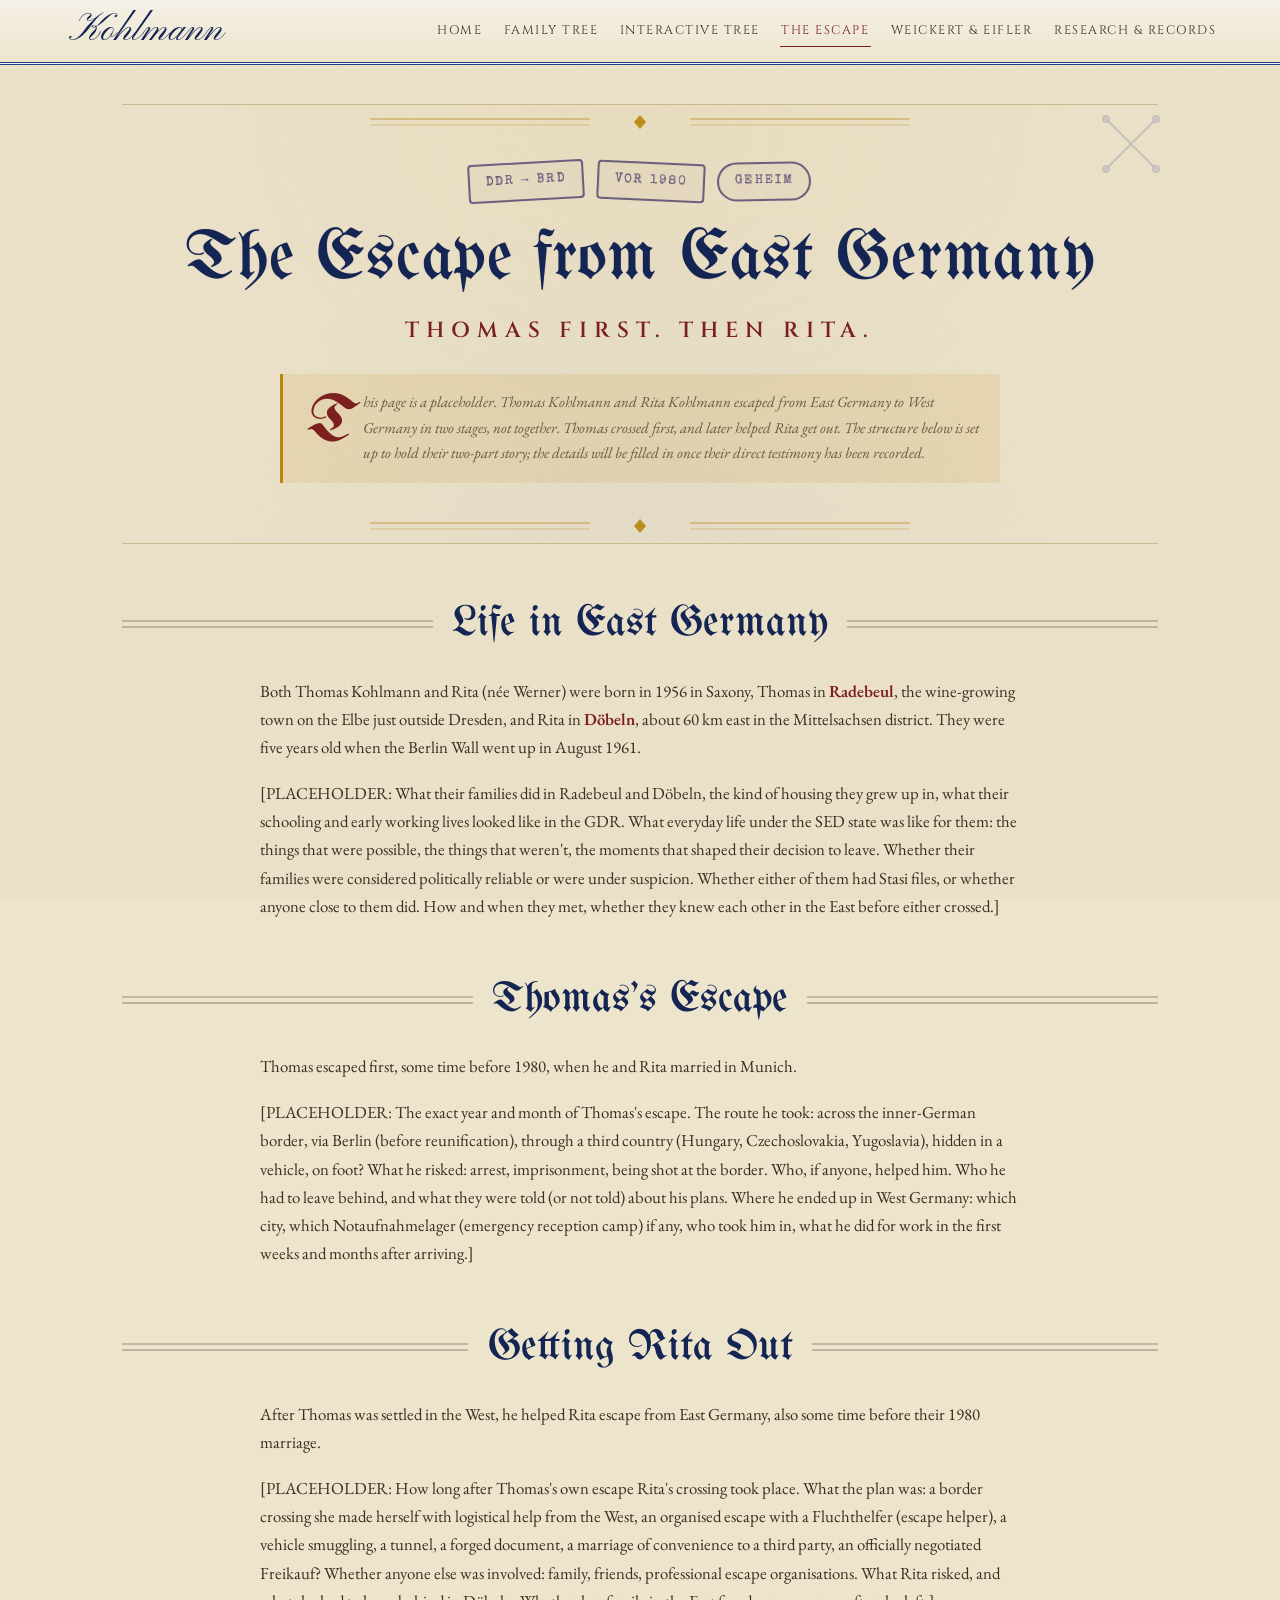
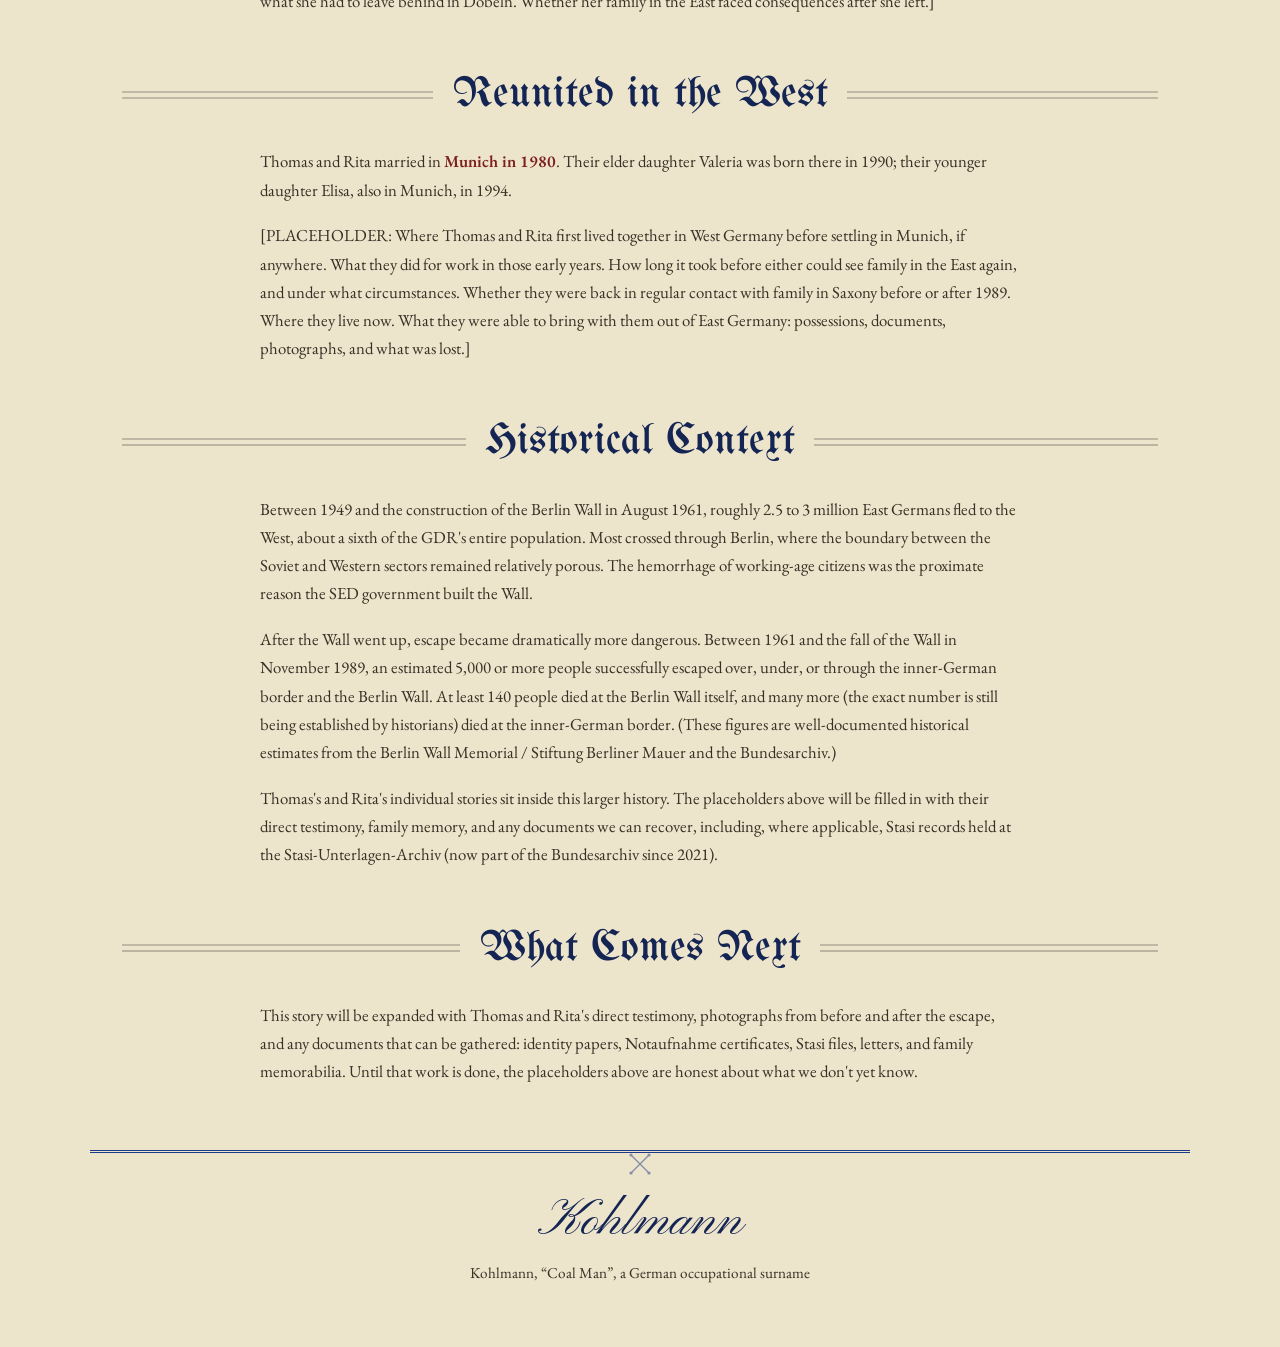
==== commit c6b02db7: "Build the Kohlmann site with the family site engine. The interactive tree now comes from family-site" ====
--- a/escape-from-east-germany.html
+++ b/escape-from-east-germany.html
@@ -3,7 +3,7 @@
 <head>
     <meta charset="UTF-8">
     <meta name="viewport" content="width=device-width, initial-scale=1.0">
-    <title>The Escape from East Germany &mdash; The Kohlmann Family Heritage</title>
+    <title>The Escape from East Germany, The Kohlmann Family Heritage</title>
     <link rel="preconnect" href="https://fonts.googleapis.com"><link rel="preconnect" href="https://fonts.gstatic.com" crossorigin><link href="https://fonts.googleapis.com/css2?family=Cinzel:wght@400;500;600;700&family=Cormorant+Garamond:ital,wght@0,400;0,500;0,600;1,400;1,500&family=EB+Garamond:ital,wght@0,400;0,500;0,600;1,400;1,500&family=IM+Fell+English+SC&family=Pinyon+Script&family=Special+Elite&family=UnifrakturMaguntia&display=swap" rel="stylesheet">
     <link rel="stylesheet" href="styles.css">
 </head>
@@ -37,51 +37,51 @@
         <div class="hero-title">The Escape from East Germany</div>
         <h1>Thomas first. Then Rita.</h1>
         <div class="intro-story">
-            <p class="intro-note">This page is a placeholder. Thomas Kohlmann and Rita Kohlmann escaped from East Germany to West Germany in two stages &mdash; not together. Thomas crossed first, and later helped Rita get out. The structure below is set up to hold their two-part story; the details will be filled in once their direct testimony has been recorded.</p>
+            <p class="intro-note">This page is a placeholder. Thomas Kohlmann and Rita Kohlmann escaped from East Germany to West Germany in two stages, not together. Thomas crossed first, and later helped Rita get out. The structure below is set up to hold their two-part story; the details will be filled in once their direct testimony has been recorded.</p>
         </div>
     </div>
 
     <h2 class="section-header">Life in East Germany</h2>
     <div class="story-section">
-        <p>Both Thomas Kohlmann and Rita (n&eacute;e Werner) were born in 1956 in Saxony &mdash; Thomas in <strong>Radebeul</strong>, the wine-growing town on the Elbe just outside Dresden, and Rita in <strong>D&ouml;beln</strong>, about 60 km east in the Mittelsachsen district. They were five years old when the Berlin Wall went up in August 1961.</p>
-        <p>[PLACEHOLDER: What their families did in Radebeul and D&ouml;beln, the kind of housing they grew up in, what their schooling and early working lives looked like in the GDR. What everyday life under the SED state was like for them &mdash; the things that were possible, the things that weren't, the moments that shaped their decision to leave. Whether their families were considered politically reliable or were under suspicion. Whether either of them had Stasi files, or whether anyone close to them did. How and when they met &mdash; whether they knew each other in the East before either crossed.]</p>
+        <p>Both Thomas Kohlmann and Rita (n&eacute;e Werner) were born in 1956 in Saxony, Thomas in <strong>Radebeul</strong>, the wine-growing town on the Elbe just outside Dresden, and Rita in <strong>D&ouml;beln</strong>, about 60 km east in the Mittelsachsen district. They were five years old when the Berlin Wall went up in August 1961.</p>
+        <p>[PLACEHOLDER: What their families did in Radebeul and D&ouml;beln, the kind of housing they grew up in, what their schooling and early working lives looked like in the GDR. What everyday life under the SED state was like for them: the things that were possible, the things that weren't, the moments that shaped their decision to leave. Whether their families were considered politically reliable or were under suspicion. Whether either of them had Stasi files, or whether anyone close to them did. How and when they met, whether they knew each other in the East before either crossed.]</p>
     </div>
 
     <h2 class="section-header">Thomas's Escape</h2>
     <div class="story-section">
-        <p>Thomas escaped first &mdash; some time before 1980, when he and Rita married in Munich.</p>
-        <p>[PLACEHOLDER: The exact year and month of Thomas's escape. The route he took: across the inner-German border, via Berlin (before reunification), through a third country (Hungary, Czechoslovakia, Yugoslavia), hidden in a vehicle, on foot? What he risked &mdash; arrest, imprisonment, being shot at the border. Who, if anyone, helped him. Who he had to leave behind, and what they were told (or not told) about his plans. Where he ended up in West Germany &mdash; which city, which Notaufnahmelager (emergency reception camp) if any, who took him in, what he did for work in the first weeks and months after arriving.]</p>
+        <p>Thomas escaped first, some time before 1980, when he and Rita married in Munich.</p>
+        <p>[PLACEHOLDER: The exact year and month of Thomas's escape. The route he took: across the inner-German border, via Berlin (before reunification), through a third country (Hungary, Czechoslovakia, Yugoslavia), hidden in a vehicle, on foot? What he risked: arrest, imprisonment, being shot at the border. Who, if anyone, helped him. Who he had to leave behind, and what they were told (or not told) about his plans. Where he ended up in West Germany: which city, which Notaufnahmelager (emergency reception camp) if any, who took him in, what he did for work in the first weeks and months after arriving.]</p>
     </div>
 
     <h2 class="section-header">Getting Rita Out</h2>
     <div class="story-section">
-        <p>After Thomas was settled in the West, he helped Rita escape from East Germany &mdash; also some time before their 1980 marriage.</p>
-        <p>[PLACEHOLDER: How long after Thomas's own escape Rita's crossing took place. What the plan was: a border crossing she made herself with logistical help from the West, an organised escape with a Fluchthelfer (escape helper), a vehicle smuggling, a tunnel, a forged document, a marriage of convenience to a third party, an officially negotiated Freikauf? Whether anyone else was involved &mdash; family, friends, professional escape organisations. What Rita risked, and what she had to leave behind in D&ouml;beln. Whether her family in the East faced consequences after she left.]</p>
+        <p>After Thomas was settled in the West, he helped Rita escape from East Germany, also some time before their 1980 marriage.</p>
+        <p>[PLACEHOLDER: How long after Thomas's own escape Rita's crossing took place. What the plan was: a border crossing she made herself with logistical help from the West, an organised escape with a Fluchthelfer (escape helper), a vehicle smuggling, a tunnel, a forged document, a marriage of convenience to a third party, an officially negotiated Freikauf? Whether anyone else was involved: family, friends, professional escape organisations. What Rita risked, and what she had to leave behind in D&ouml;beln. Whether her family in the East faced consequences after she left.]</p>
     </div>
 
     <h2 class="section-header">Reunited in the West</h2>
     <div class="story-section">
         <p>Thomas and Rita married in <strong>Munich in 1980</strong>. Their elder daughter Valeria was born there in 1990; their younger daughter Elisa, also in Munich, in 1994.</p>
-        <p>[PLACEHOLDER: Where Thomas and Rita first lived together in West Germany before settling in Munich, if anywhere. What they did for work in those early years. How long it took before either could see family in the East again, and under what circumstances. Whether they were back in regular contact with family in Saxony before or after 1989. Where they live now. What they were able to bring with them out of East Germany &mdash; possessions, documents, photographs &mdash; and what was lost.]</p>
+        <p>[PLACEHOLDER: Where Thomas and Rita first lived together in West Germany before settling in Munich, if anywhere. What they did for work in those early years. How long it took before either could see family in the East again, and under what circumstances. Whether they were back in regular contact with family in Saxony before or after 1989. Where they live now. What they were able to bring with them out of East Germany: possessions, documents, photographs, and what was lost.]</p>
     </div>
 
     <h2 class="section-header">Historical Context</h2>
     <div class="story-section">
-        <p>Between 1949 and the construction of the Berlin Wall in August 1961, roughly 2.5 to 3 million East Germans fled to the West &mdash; about a sixth of the GDR's entire population. Most crossed through Berlin, where the boundary between the Soviet and Western sectors remained relatively porous. The hemorrhage of working-age citizens was the proximate reason the SED government built the Wall.</p>
-        <p>After the Wall went up, escape became dramatically more dangerous. Between 1961 and the fall of the Wall in November 1989, an estimated 5,000 or more people successfully escaped over, under, or through the inner-German border and the Berlin Wall. At least 140 people died at the Berlin Wall itself, and many more &mdash; the exact number is still being established by historians &mdash; died at the inner-German border. (These figures are well-documented historical estimates from the Berlin Wall Memorial / Stiftung Berliner Mauer and the Bundesarchiv.)</p>
-        <p>Thomas's and Rita's individual stories sit inside this larger history. The placeholders above will be filled in with their direct testimony, family memory, and any documents we can recover &mdash; including, where applicable, Stasi records held at the Stasi-Unterlagen-Archiv (now part of the Bundesarchiv since 2021).</p>
+        <p>Between 1949 and the construction of the Berlin Wall in August 1961, roughly 2.5 to 3 million East Germans fled to the West, about a sixth of the GDR's entire population. Most crossed through Berlin, where the boundary between the Soviet and Western sectors remained relatively porous. The hemorrhage of working-age citizens was the proximate reason the SED government built the Wall.</p>
+        <p>After the Wall went up, escape became dramatically more dangerous. Between 1961 and the fall of the Wall in November 1989, an estimated 5,000 or more people successfully escaped over, under, or through the inner-German border and the Berlin Wall. At least 140 people died at the Berlin Wall itself, and many more (the exact number is still being established by historians) died at the inner-German border. (These figures are well-documented historical estimates from the Berlin Wall Memorial / Stiftung Berliner Mauer and the Bundesarchiv.)</p>
+        <p>Thomas's and Rita's individual stories sit inside this larger history. The placeholders above will be filled in with their direct testimony, family memory, and any documents we can recover, including, where applicable, Stasi records held at the Stasi-Unterlagen-Archiv (now part of the Bundesarchiv since 2021).</p>
     </div>
 
     <h2 class="section-header">What Comes Next</h2>
     <div class="story-section">
-        <p>This story will be expanded with Thomas and Rita's direct testimony, photographs from before and after the escape, and any documents that can be gathered &mdash; identity papers, Notaufnahme certificates, Stasi files, letters, and family memorabilia. Until that work is done, the placeholders above are honest about what we don't yet know.</p>
+        <p>This story will be expanded with Thomas and Rita's direct testimony, photographs from before and after the escape, and any documents that can be gathered: identity papers, Notaufnahme certificates, Stasi files, letters, and family memorabilia. Until that work is done, the placeholders above are honest about what we don't yet know.</p>
     </div>
 
 </div>
 
 <footer class="site-footer">
     <div class="footer-crest">Kohlmann</div>
-    <p>Kohlmann &mdash; &ldquo;Coal Man&rdquo; &mdash; a German occupational surname</p>
+    <p>Kohlmann, &ldquo;Coal Man&rdquo;, a German occupational surname</p>
 </footer>
 
 <script>
--- a/styles.css
+++ b/styles.css
@@ -1241,21 +1241,6 @@
 }
 @media (max-width: 720px) {
     body { font-size: 17px; }
-    .nav-toggle { display: flex; }
-    .nav-links {
-        position: absolute;
-        top: 100%;
-        left: 0;
-        right: 0;
-        flex-direction: column;
-        background: var(--paper);
-        border-bottom: var(--double-rule);
-        padding: 1rem 1.6rem;
-        gap: 1rem;
-        display: none;
-    }
-    .nav-links.open { display: flex; }
-    .nav-logo { font-size: 2rem; }
     .hero-title { font-size: 2.4rem; }
     .section-header {
         font-size: 1.7rem;
@@ -1281,3 +1266,81 @@
     .section-header, .hero-title { color: black; }
     .page-container::before { display: none; }
 }
+
+/* ============================================
+   LETTERHEAD BAR
+   The engine's nav.css loads later. These rules use a higher
+   specificity so the cream letterhead, Pinyon wordmark and
+   small-caps links stay. The menu still folds on a narrow bar.
+   ============================================ */
+body .main-nav,
+body .main-nav.scrolled {
+    padding: 0;
+    background: linear-gradient(to bottom, rgba(245, 241, 232, 0.97) 0%, rgba(237, 228, 204, 0.94) 100%);
+    border-bottom: 3px double var(--cobalt);
+    box-shadow: none;
+    backdrop-filter: blur(1px);
+    -webkit-backdrop-filter: blur(1px);
+    container-type: inline-size;
+    container-name: site-nav;
+}
+body .nav-inner {
+    height: auto;
+    max-width: 1200px;
+    padding: 0.55rem 1.4rem;
+}
+body .nav-logo {
+    font-family: 'Pinyon Script', 'Allura', cursive;
+    font-size: 2.4rem;
+    font-weight: 400;
+    letter-spacing: 0.01em;
+    color: var(--cobalt-dark);
+    line-height: 1;
+}
+body .nav-logo:hover { color: var(--burgundy); }
+body .nav-links {
+    gap: 1.15rem;
+    background: none;
+}
+body .nav-links a {
+    font-family: 'IM Fell English SC', 'Cinzel', serif;
+    font-size: 0.78rem;
+    font-weight: 400;
+    letter-spacing: 0.12em;
+    text-transform: uppercase;
+    color: var(--ink-soft);
+    padding: 0.35rem 0.1rem;
+    border-bottom: 1px solid transparent;
+}
+body .nav-links a::after { display: none; }
+body .nav-links a:hover { color: var(--cobalt-dark); border-bottom-color: var(--gold); }
+body .nav-links a.active,
+body .nav-links a[aria-current="page"] {
+    color: var(--burgundy);
+    border-bottom-color: var(--burgundy);
+}
+body .nav-toggle span { background: var(--ink); height: 1.5px; }
+body .nav-logo:focus-visible,
+body .nav-links a:focus-visible,
+body .nav-toggle:focus-visible {
+    outline: 2px solid var(--cobalt);
+    outline-offset: 3px;
+}
+@container site-nav (max-width: 1180px) {
+    body .nav-toggle { display: flex; }
+    body .nav-links { display: none; }
+    body .nav-links.open {
+        display: flex;
+        flex-direction: column;
+        align-items: flex-start;
+        position: absolute;
+        top: 100%;
+        left: 0;
+        right: 0;
+        gap: 0.85rem;
+        padding: 0.9rem 1.4rem 1.1rem;
+        background: var(--paper-light);
+        border-bottom: 3px double var(--cobalt);
+    }
+    body .nav-logo { font-size: 2rem; }
+}
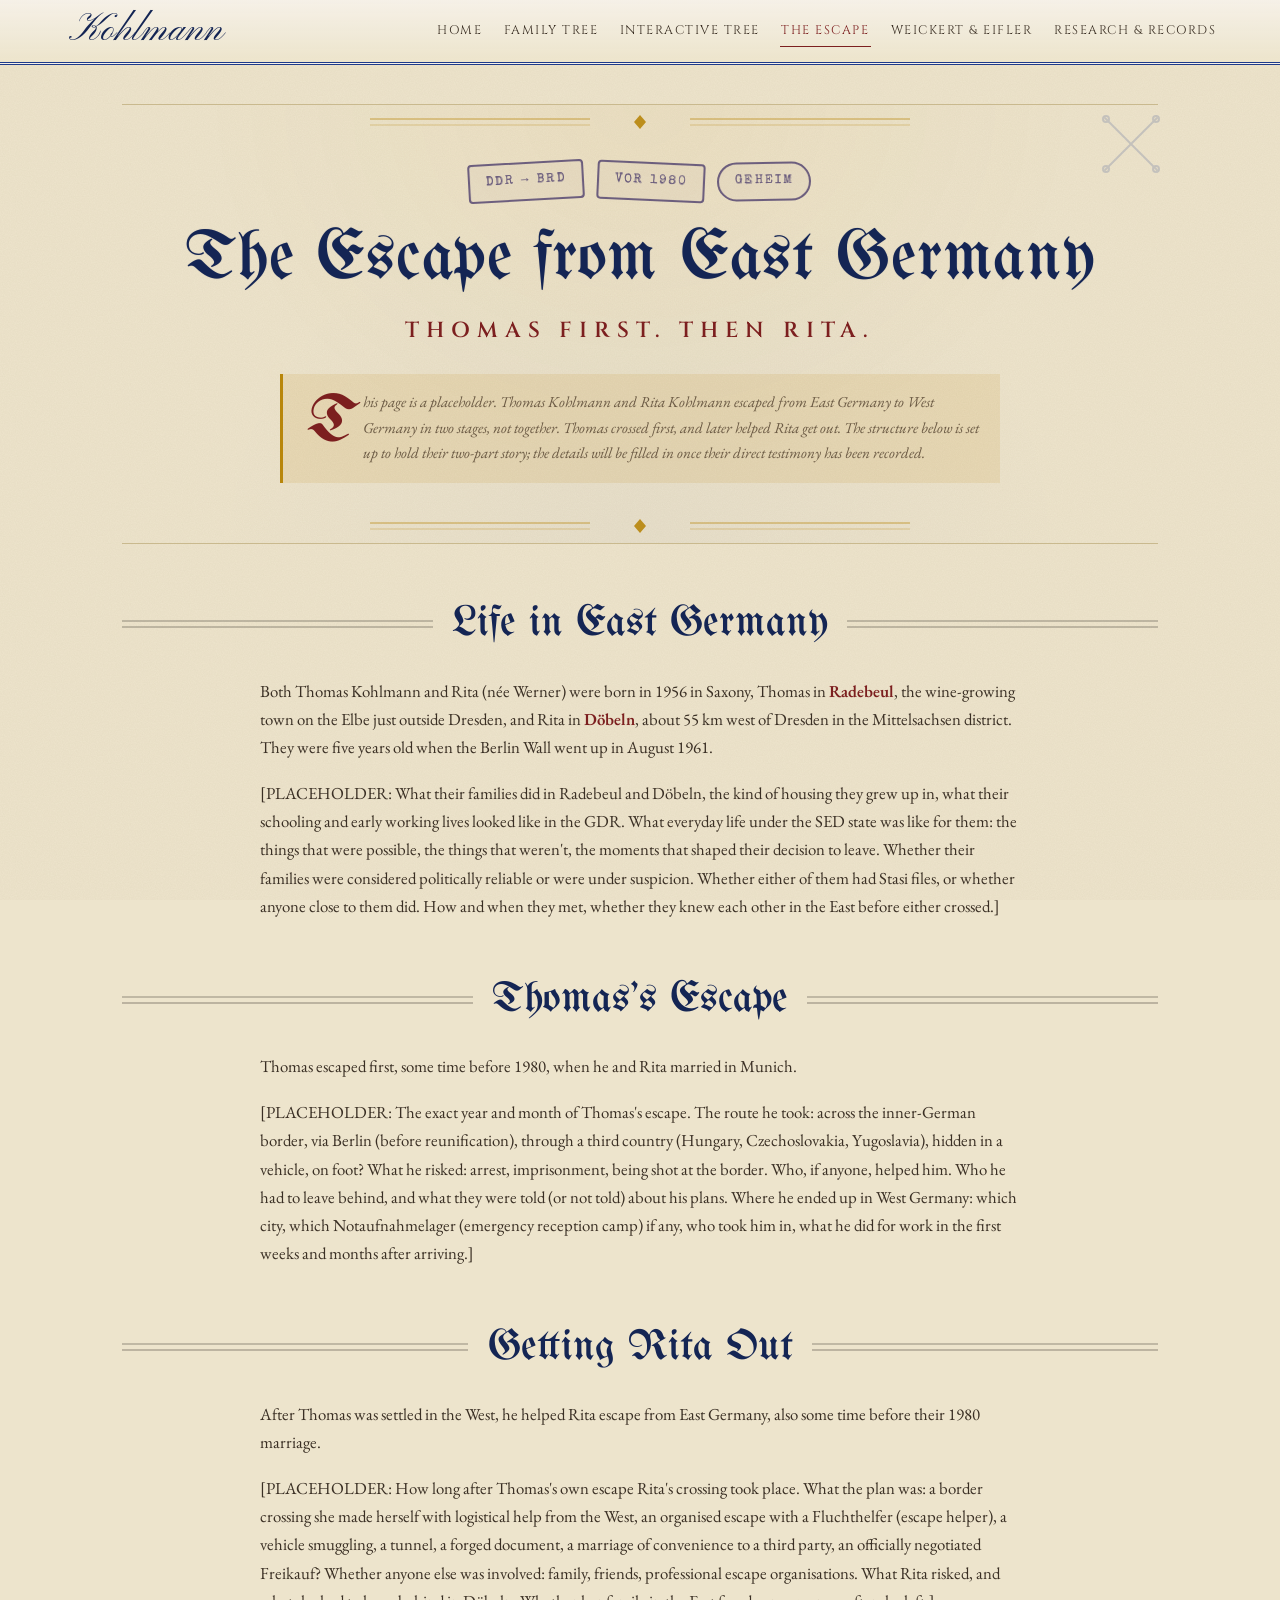
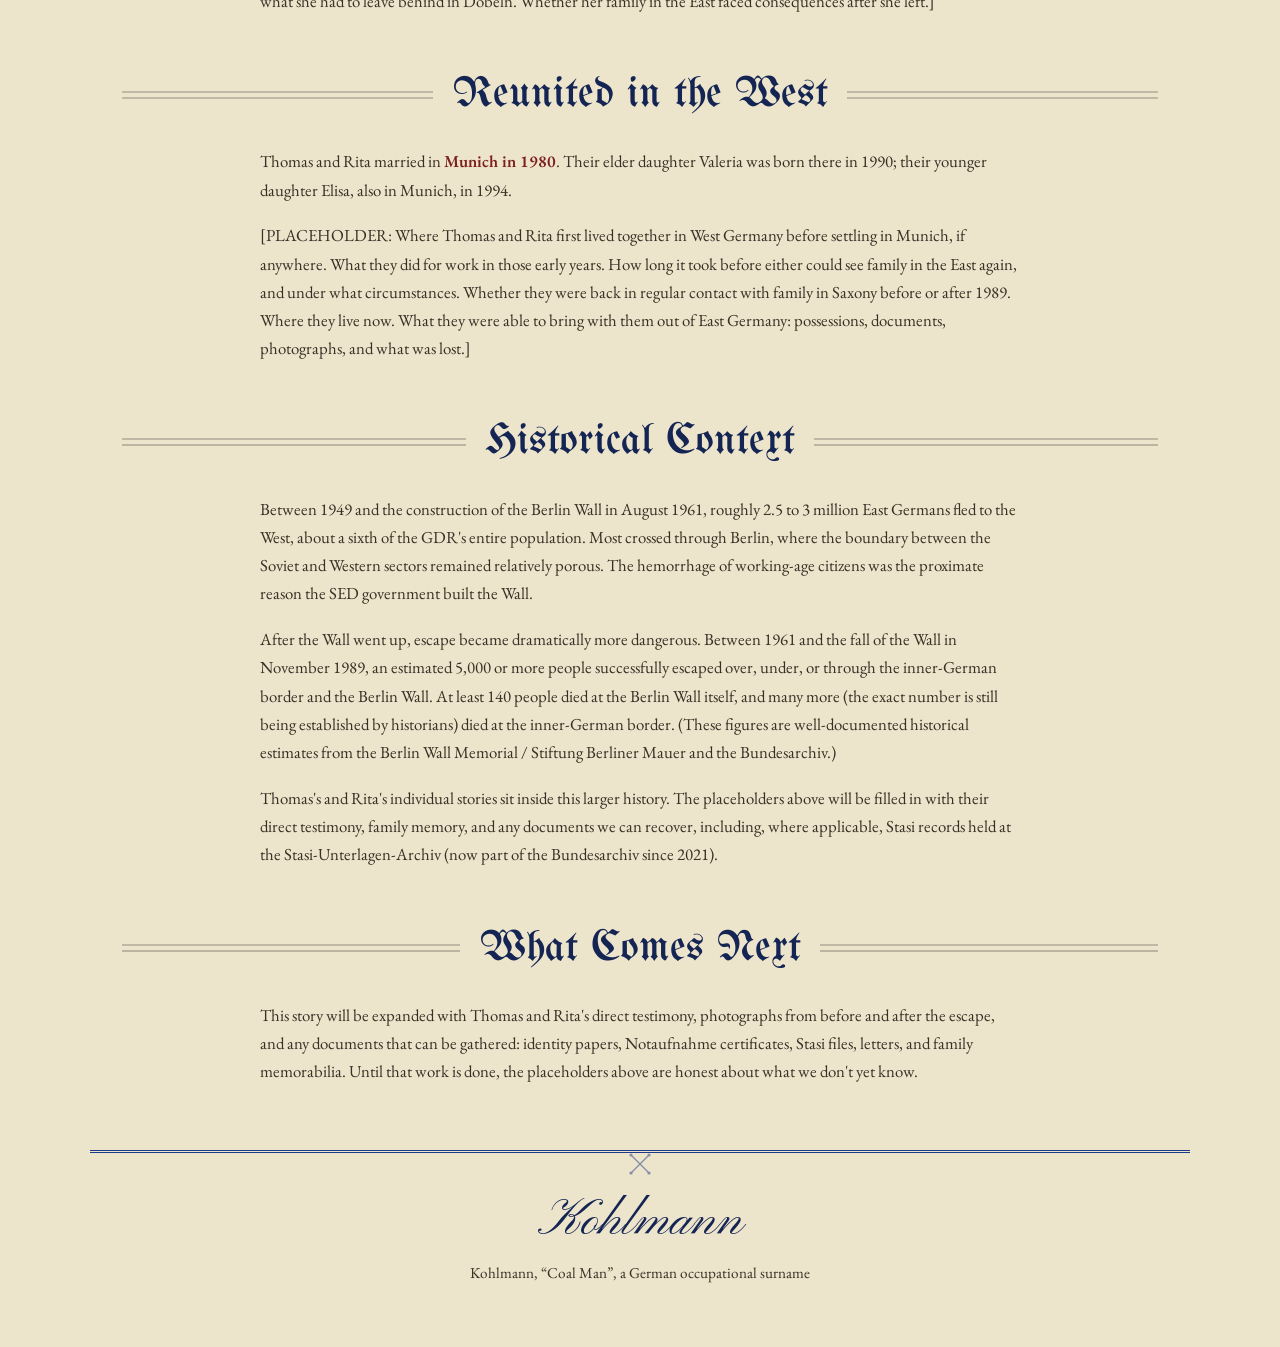
==== commit 5875d930: "Add records, addresses and the full Weickert & Eifler story Ancestry (Dresden marriage 1926, birth 1" ====
--- a/escape-from-east-germany.html
+++ b/escape-from-east-germany.html
@@ -43,7 +43,7 @@
 
     <h2 class="section-header">Life in East Germany</h2>
     <div class="story-section">
-        <p>Both Thomas Kohlmann and Rita (n&eacute;e Werner) were born in 1956 in Saxony, Thomas in <strong>Radebeul</strong>, the wine-growing town on the Elbe just outside Dresden, and Rita in <strong>D&ouml;beln</strong>, about 60 km east in the Mittelsachsen district. They were five years old when the Berlin Wall went up in August 1961.</p>
+        <p>Both Thomas Kohlmann and Rita (n&eacute;e Werner) were born in 1956 in Saxony, Thomas in <strong>Radebeul</strong>, the wine-growing town on the Elbe just outside Dresden, and Rita in <strong>D&ouml;beln</strong>, about 55 km west of Dresden in the Mittelsachsen district. They were five years old when the Berlin Wall went up in August 1961.</p>
         <p>[PLACEHOLDER: What their families did in Radebeul and D&ouml;beln, the kind of housing they grew up in, what their schooling and early working lives looked like in the GDR. What everyday life under the SED state was like for them: the things that were possible, the things that weren't, the moments that shaped their decision to leave. Whether their families were considered politically reliable or were under suspicion. Whether either of them had Stasi files, or whether anyone close to them did. How and when they met, whether they knew each other in the East before either crossed.]</p>
     </div>
 
--- a/styles.css
+++ b/styles.css
@@ -55,7 +55,7 @@
 html, body { min-height: 100%; }
 
 /* ============================================
-   PAPER GROUND — cream base + subtle grain + foxing
+   PAPER GROUND: cream base + subtle grain + foxing
    ============================================ */
 body {
     background-color: var(--paper);
@@ -78,7 +78,7 @@
    TYPOGRAPHY HIERARCHY
    ============================================ */
 
-/* Hero display title — Fraktur, the major page subject */
+/* Hero display title: Fraktur, the major page subject */
 .hero-title {
     font-family: 'UnifrakturMaguntia', 'UnifrakturCook', serif;
     font-weight: 400;
@@ -90,7 +90,7 @@
     text-shadow: 0 0 1px rgba(20, 37, 84, 0.25);
 }
 
-/* Hero h1 — small-caps title, more legible */
+/* Hero h1: small-caps title, more legible */
 .hero-intro h1 {
     font-family: 'Cinzel', 'Cormorant Garamond', serif;
     font-weight: 600;
@@ -102,7 +102,7 @@
     margin: 1rem 0 1.6rem;
 }
 
-/* Major section header — Fraktur, smaller; flanked by ornament rules */
+/* Major section header: Fraktur, smaller; flanked by ornament rules */
 .section-header {
     font-family: 'UnifrakturMaguntia', serif;
     font-weight: 400;
@@ -127,7 +127,7 @@
     opacity: 0.85;
 }
 
-/* Sub-headers in cards / story sections — Cinzel, more legible */
+/* Sub-headers in cards / story sections: Cinzel, more legible */
 h3 {
     font-family: 'Cinzel', 'Cormorant Garamond', serif;
     font-weight: 600;
@@ -168,7 +168,7 @@
     opacity: 0.85;
 }
 
-/* Oval trademark seal — wraps an inline element */
+/* Oval trademark seal: wraps an inline element */
 .seal {
     display: inline-block;
     position: relative;
@@ -207,7 +207,7 @@
 .seal--gold { border-color: var(--gold); color: var(--gold); box-shadow: inset 0 0 0 4px var(--paper), inset 0 0 0 5px var(--gold); }
 .seal--gold::before, .seal--gold::after { color: var(--gold); }
 
-/* Purple ink stamp — slightly rotated, off-register */
+/* Purple ink stamp: slightly rotated, off-register */
 .stamp {
     display: inline-block;
     padding: 0.45rem 1rem;
@@ -231,7 +231,7 @@
 .stamp--rotate-flat { transform: rotate(-0.8deg); }
 .stamp--round { border-radius: 50px; }
 
-/* Ornamental cursive wordmark — for personal names and ceremonial moments */
+/* Ornamental cursive wordmark: for personal names and ceremonial moments */
 .wordmark {
     font-family: 'Pinyon Script', 'Allura', cursive;
     font-weight: 400;
@@ -241,7 +241,7 @@
     letter-spacing: 0.01em;
 }
 
-/* Crossed swords (Meissen) — used as subtle watermark */
+/* Crossed swords (Meissen): used as subtle watermark */
 .crossed-swords {
     display: inline-block;
     width: 1.1em;
@@ -255,7 +255,7 @@
 }
 
 /* ============================================
-   NAVIGATION — pre-printed letterhead
+   NAVIGATION: pre-printed letterhead
    ============================================ */
 .main-nav {
     position: sticky;
@@ -427,7 +427,7 @@
     color: var(--ink-soft);
 }
 
-/* PLACEHOLDER token styling — make it visible but not distracting */
+/* PLACEHOLDER token styling: make it visible but not distracting */
 .story-section p code, .timeline-item p code, .intro-story p code,
 p code {
     font-family: 'Special Elite', 'Courier Prime', monospace;
@@ -965,7 +965,7 @@
 .bio-link-label { font-style: italic; }
 
 /* ============================================
-   RESEARCH PAGE — German genealogy source cards
+   RESEARCH PAGE: German genealogy source cards
    ============================================ */
 .research-grid {
     max-width: 1100px;
@@ -1054,7 +1054,7 @@
 }
 
 /* ============================================
-   DOCUMENT IMAGES — sepia treatment + frame
+   DOCUMENT IMAGES: sepia treatment + frame
    ============================================ */
 .document-image {
     margin: 1.4rem auto;
@@ -1257,7 +1257,7 @@
 }
 
 /* ============================================
-   PRINT — for physical archive use
+   PRINT: for physical archive use
    ============================================ */
 @media print {
     body { background: white; color: black; font-size: 12pt; }
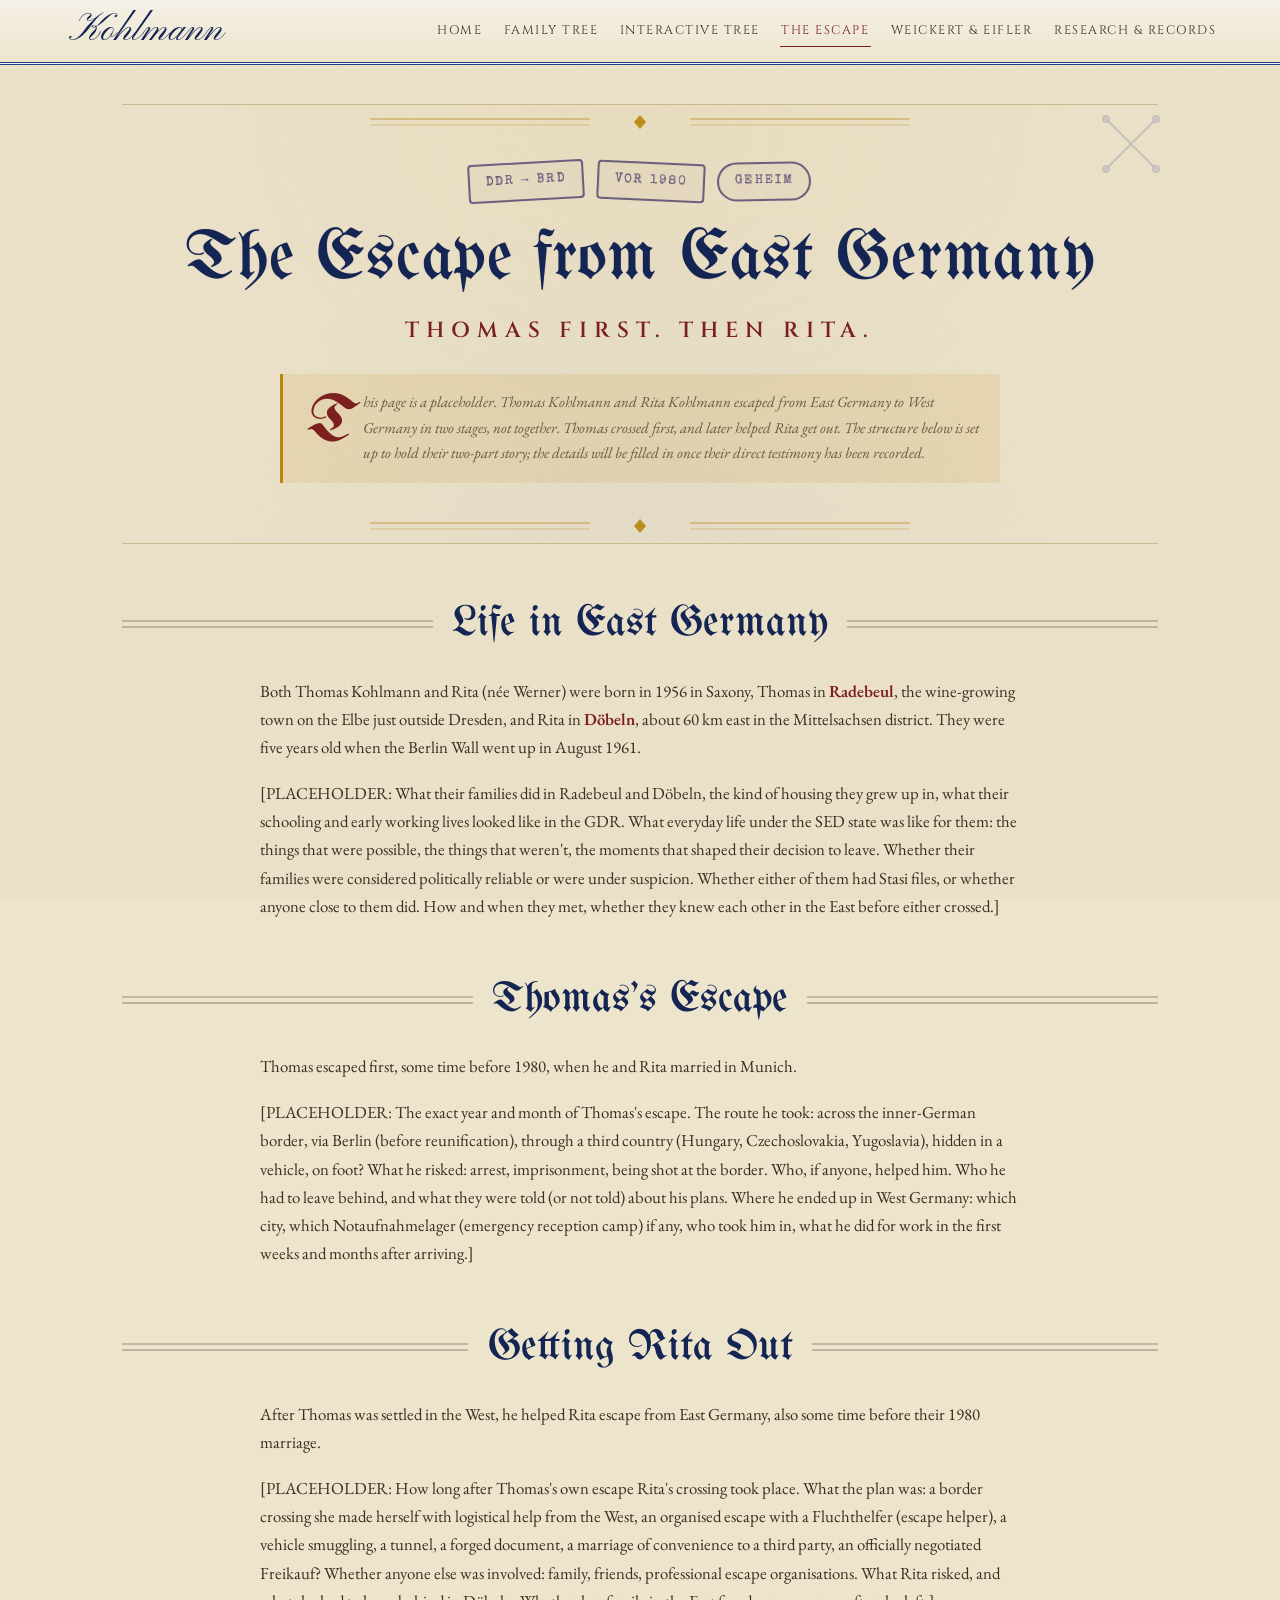
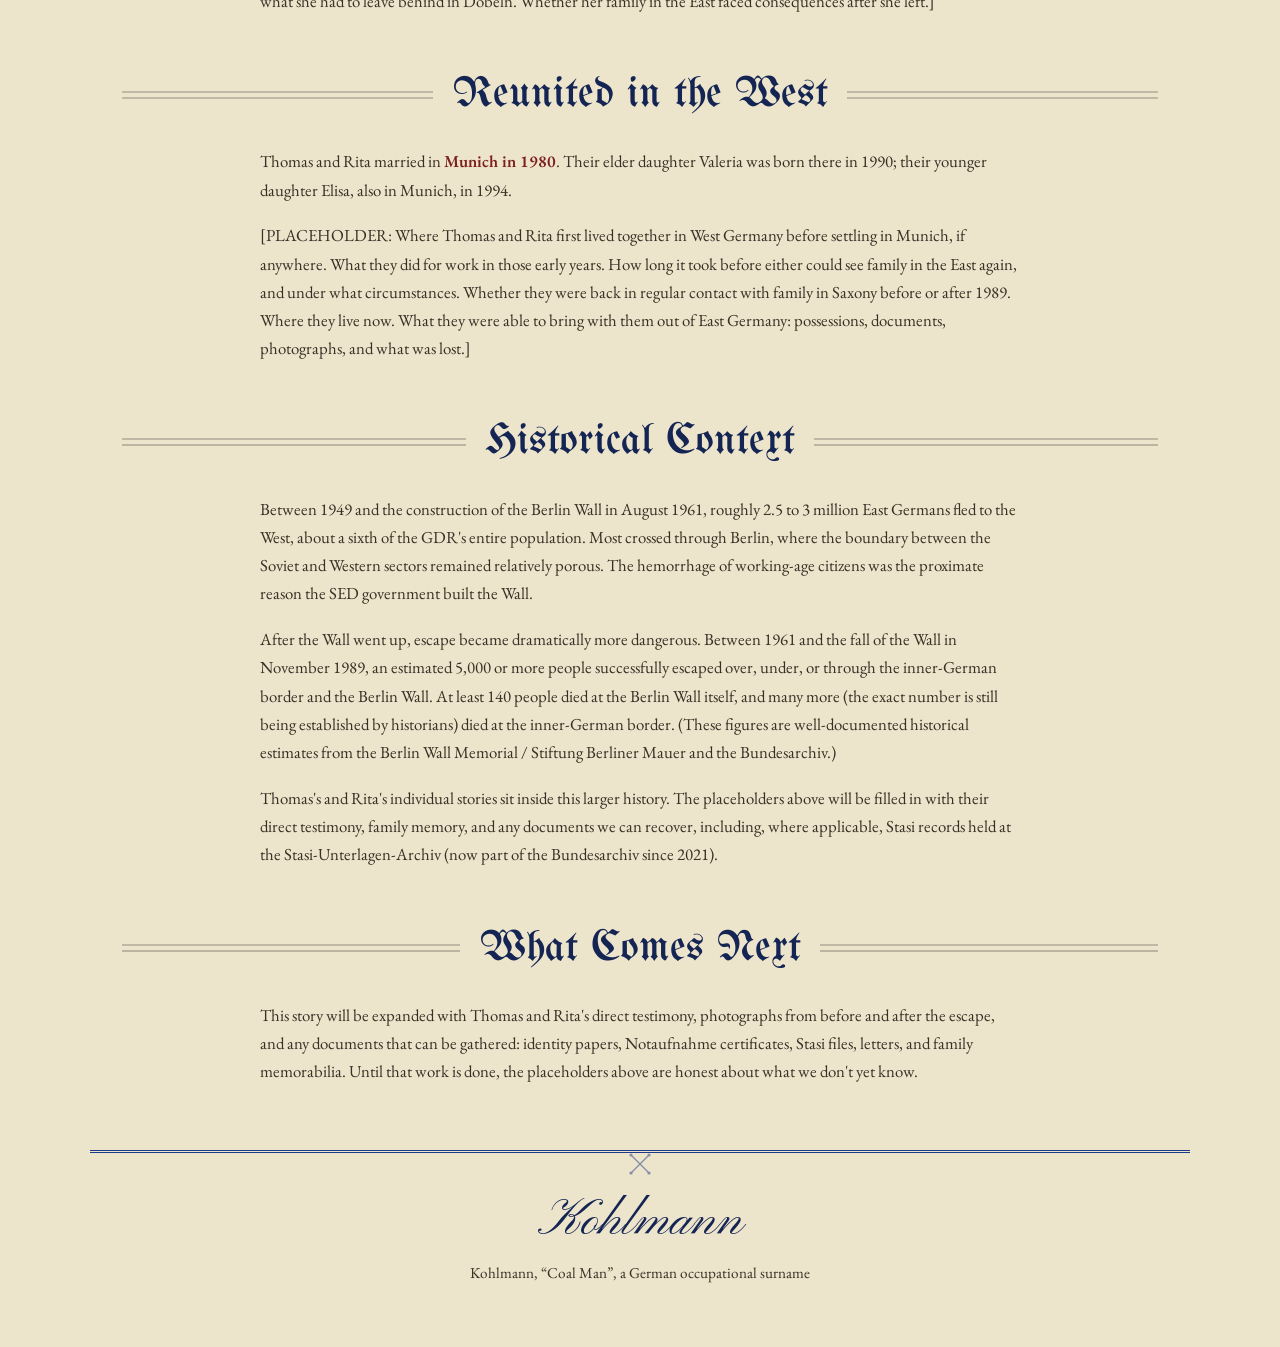
==== commit f8ee0da3: "Merge the engine migration into main. The Kohlmann site is now built with family-site-engine on the " ====
--- a/escape-from-east-germany.html
+++ b/escape-from-east-germany.html
@@ -43,7 +43,7 @@
 
     <h2 class="section-header">Life in East Germany</h2>
     <div class="story-section">
-        <p>Both Thomas Kohlmann and Rita (n&eacute;e Werner) were born in 1956 in Saxony, Thomas in <strong>Radebeul</strong>, the wine-growing town on the Elbe just outside Dresden, and Rita in <strong>D&ouml;beln</strong>, about 55 km west of Dresden in the Mittelsachsen district. They were five years old when the Berlin Wall went up in August 1961.</p>
+        <p>Both Thomas Kohlmann and Rita (n&eacute;e Werner) were born in 1956 in Saxony, Thomas in <strong>Radebeul</strong>, the wine-growing town on the Elbe just outside Dresden, and Rita in <strong>D&ouml;beln</strong>, about 60 km east in the Mittelsachsen district. They were five years old when the Berlin Wall went up in August 1961.</p>
         <p>[PLACEHOLDER: What their families did in Radebeul and D&ouml;beln, the kind of housing they grew up in, what their schooling and early working lives looked like in the GDR. What everyday life under the SED state was like for them: the things that were possible, the things that weren't, the moments that shaped their decision to leave. Whether their families were considered politically reliable or were under suspicion. Whether either of them had Stasi files, or whether anyone close to them did. How and when they met, whether they knew each other in the East before either crossed.]</p>
     </div>
 
--- a/styles.css
+++ b/styles.css
@@ -55,7 +55,7 @@
 html, body { min-height: 100%; }
 
 /* ============================================
-   PAPER GROUND: cream base + subtle grain + foxing
+   PAPER GROUND — cream base + subtle grain + foxing
    ============================================ */
 body {
     background-color: var(--paper);
@@ -78,7 +78,7 @@
    TYPOGRAPHY HIERARCHY
    ============================================ */
 
-/* Hero display title: Fraktur, the major page subject */
+/* Hero display title — Fraktur, the major page subject */
 .hero-title {
     font-family: 'UnifrakturMaguntia', 'UnifrakturCook', serif;
     font-weight: 400;
@@ -90,7 +90,7 @@
     text-shadow: 0 0 1px rgba(20, 37, 84, 0.25);
 }
 
-/* Hero h1: small-caps title, more legible */
+/* Hero h1 — small-caps title, more legible */
 .hero-intro h1 {
     font-family: 'Cinzel', 'Cormorant Garamond', serif;
     font-weight: 600;
@@ -102,7 +102,7 @@
     margin: 1rem 0 1.6rem;
 }
 
-/* Major section header: Fraktur, smaller; flanked by ornament rules */
+/* Major section header — Fraktur, smaller; flanked by ornament rules */
 .section-header {
     font-family: 'UnifrakturMaguntia', serif;
     font-weight: 400;
@@ -127,7 +127,7 @@
     opacity: 0.85;
 }
 
-/* Sub-headers in cards / story sections: Cinzel, more legible */
+/* Sub-headers in cards / story sections — Cinzel, more legible */
 h3 {
     font-family: 'Cinzel', 'Cormorant Garamond', serif;
     font-weight: 600;
@@ -168,7 +168,7 @@
     opacity: 0.85;
 }
 
-/* Oval trademark seal: wraps an inline element */
+/* Oval trademark seal — wraps an inline element */
 .seal {
     display: inline-block;
     position: relative;
@@ -207,7 +207,7 @@
 .seal--gold { border-color: var(--gold); color: var(--gold); box-shadow: inset 0 0 0 4px var(--paper), inset 0 0 0 5px var(--gold); }
 .seal--gold::before, .seal--gold::after { color: var(--gold); }
 
-/* Purple ink stamp: slightly rotated, off-register */
+/* Purple ink stamp — slightly rotated, off-register */
 .stamp {
     display: inline-block;
     padding: 0.45rem 1rem;
@@ -231,7 +231,7 @@
 .stamp--rotate-flat { transform: rotate(-0.8deg); }
 .stamp--round { border-radius: 50px; }
 
-/* Ornamental cursive wordmark: for personal names and ceremonial moments */
+/* Ornamental cursive wordmark — for personal names and ceremonial moments */
 .wordmark {
     font-family: 'Pinyon Script', 'Allura', cursive;
     font-weight: 400;
@@ -241,7 +241,7 @@
     letter-spacing: 0.01em;
 }
 
-/* Crossed swords (Meissen): used as subtle watermark */
+/* Crossed swords (Meissen) — used as subtle watermark */
 .crossed-swords {
     display: inline-block;
     width: 1.1em;
@@ -255,7 +255,7 @@
 }
 
 /* ============================================
-   NAVIGATION: pre-printed letterhead
+   NAVIGATION — pre-printed letterhead
    ============================================ */
 .main-nav {
     position: sticky;
@@ -427,7 +427,7 @@
     color: var(--ink-soft);
 }
 
-/* PLACEHOLDER token styling: make it visible but not distracting */
+/* PLACEHOLDER token styling — make it visible but not distracting */
 .story-section p code, .timeline-item p code, .intro-story p code,
 p code {
     font-family: 'Special Elite', 'Courier Prime', monospace;
@@ -965,7 +965,7 @@
 .bio-link-label { font-style: italic; }
 
 /* ============================================
-   RESEARCH PAGE: German genealogy source cards
+   RESEARCH PAGE — German genealogy source cards
    ============================================ */
 .research-grid {
     max-width: 1100px;
@@ -1054,7 +1054,7 @@
 }
 
 /* ============================================
-   DOCUMENT IMAGES: sepia treatment + frame
+   DOCUMENT IMAGES — sepia treatment + frame
    ============================================ */
 .document-image {
     margin: 1.4rem auto;
@@ -1257,7 +1257,7 @@
 }
 
 /* ============================================
-   PRINT: for physical archive use
+   PRINT — for physical archive use
    ============================================ */
 @media print {
     body { background: white; color: black; font-size: 12pt; }
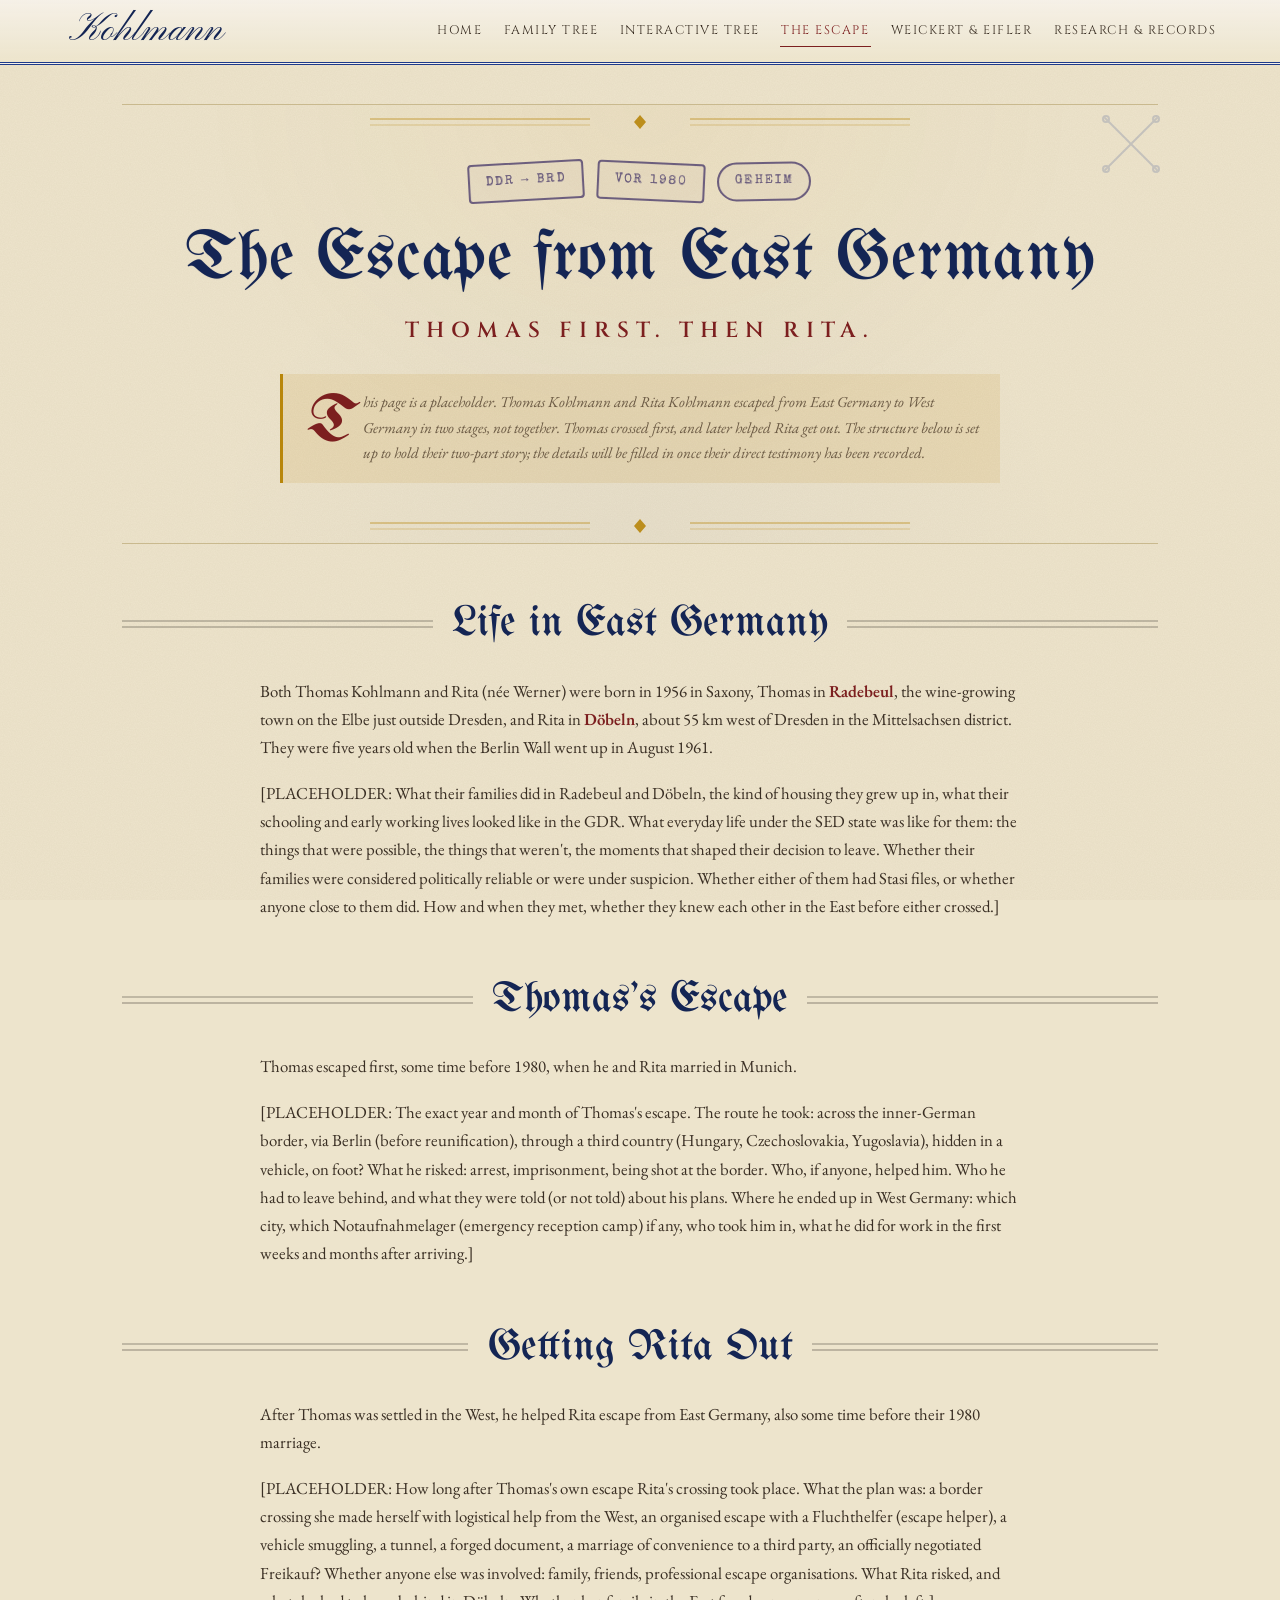
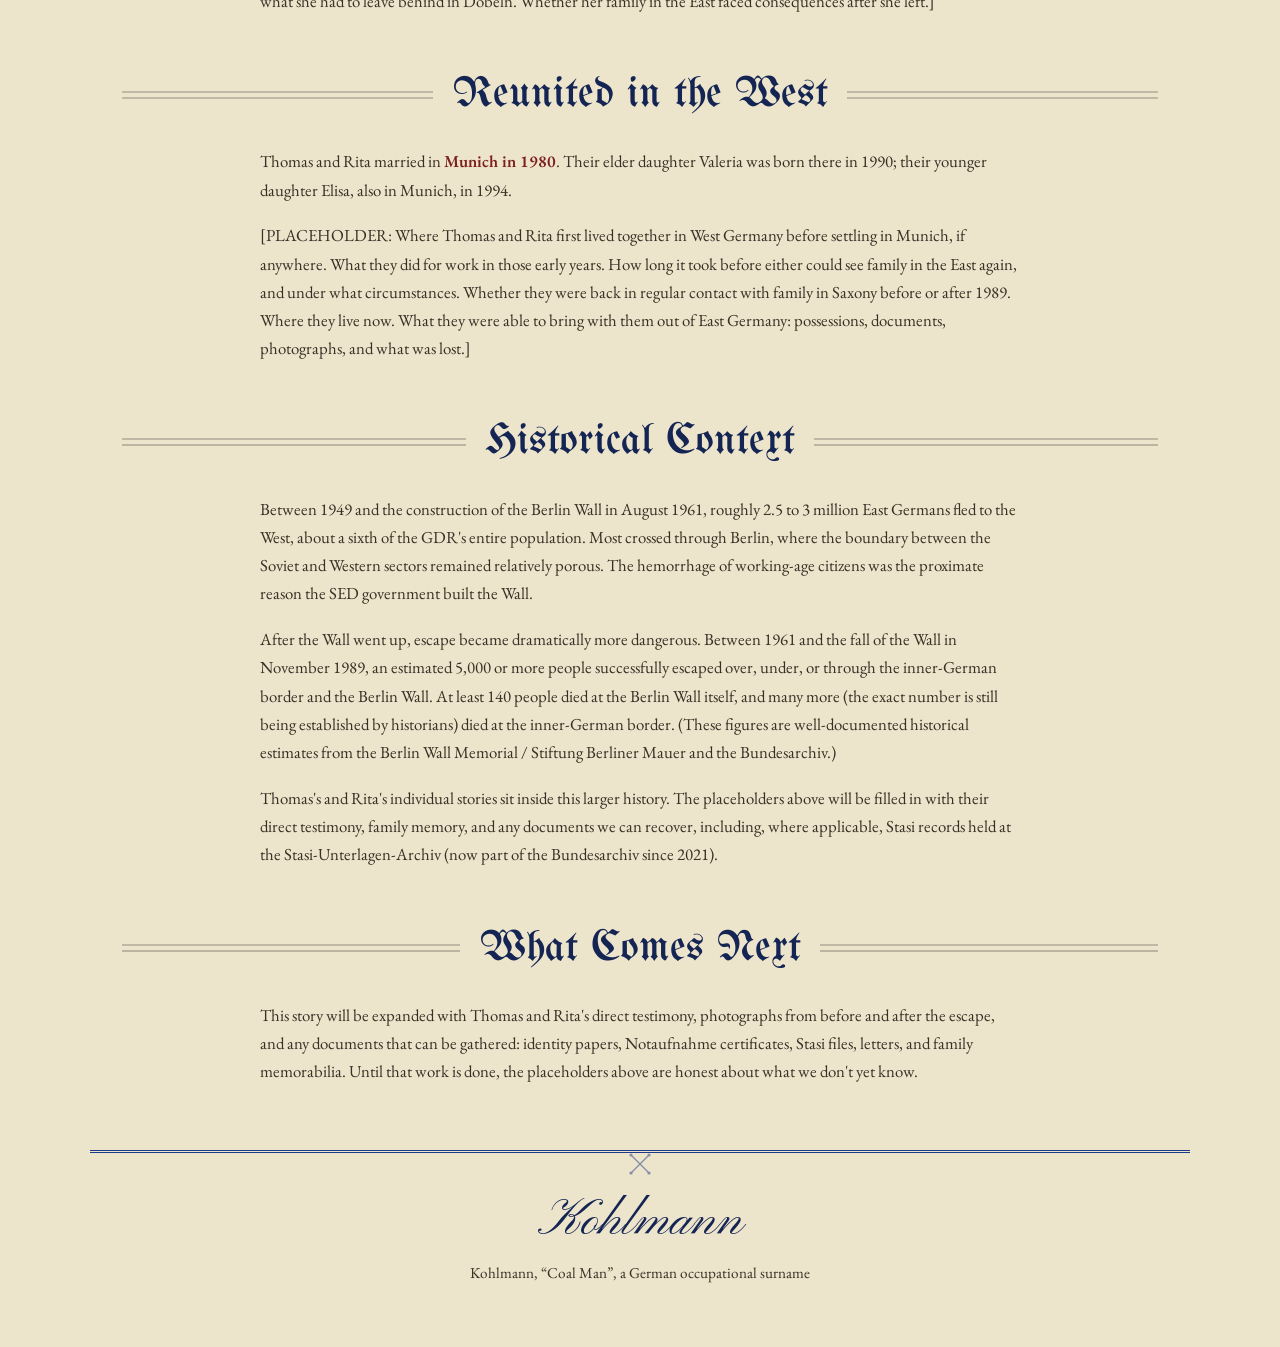
==== commit 2a94d503: "Merge the researched records and the rewritten home page into main. The map includes every placed re" ====
--- a/escape-from-east-germany.html
+++ b/escape-from-east-germany.html
@@ -43,7 +43,7 @@
 
     <h2 class="section-header">Life in East Germany</h2>
     <div class="story-section">
-        <p>Both Thomas Kohlmann and Rita (n&eacute;e Werner) were born in 1956 in Saxony, Thomas in <strong>Radebeul</strong>, the wine-growing town on the Elbe just outside Dresden, and Rita in <strong>D&ouml;beln</strong>, about 60 km east in the Mittelsachsen district. They were five years old when the Berlin Wall went up in August 1961.</p>
+        <p>Both Thomas Kohlmann and Rita (n&eacute;e Werner) were born in 1956 in Saxony, Thomas in <strong>Radebeul</strong>, the wine-growing town on the Elbe just outside Dresden, and Rita in <strong>D&ouml;beln</strong>, about 55 km west of Dresden in the Mittelsachsen district. They were five years old when the Berlin Wall went up in August 1961.</p>
         <p>[PLACEHOLDER: What their families did in Radebeul and D&ouml;beln, the kind of housing they grew up in, what their schooling and early working lives looked like in the GDR. What everyday life under the SED state was like for them: the things that were possible, the things that weren't, the moments that shaped their decision to leave. Whether their families were considered politically reliable or were under suspicion. Whether either of them had Stasi files, or whether anyone close to them did. How and when they met, whether they knew each other in the East before either crossed.]</p>
     </div>
 
--- a/styles.css
+++ b/styles.css
@@ -55,7 +55,7 @@
 html, body { min-height: 100%; }
 
 /* ============================================
-   PAPER GROUND — cream base + subtle grain + foxing
+   PAPER GROUND: cream base + subtle grain + foxing
    ============================================ */
 body {
     background-color: var(--paper);
@@ -78,7 +78,7 @@
    TYPOGRAPHY HIERARCHY
    ============================================ */
 
-/* Hero display title — Fraktur, the major page subject */
+/* Hero display title: Fraktur, the major page subject */
 .hero-title {
     font-family: 'UnifrakturMaguntia', 'UnifrakturCook', serif;
     font-weight: 400;
@@ -90,7 +90,7 @@
     text-shadow: 0 0 1px rgba(20, 37, 84, 0.25);
 }
 
-/* Hero h1 — small-caps title, more legible */
+/* Hero h1: small-caps title, more legible */
 .hero-intro h1 {
     font-family: 'Cinzel', 'Cormorant Garamond', serif;
     font-weight: 600;
@@ -102,7 +102,7 @@
     margin: 1rem 0 1.6rem;
 }
 
-/* Major section header — Fraktur, smaller; flanked by ornament rules */
+/* Major section header: Fraktur, smaller; flanked by ornament rules */
 .section-header {
     font-family: 'UnifrakturMaguntia', serif;
     font-weight: 400;
@@ -127,7 +127,7 @@
     opacity: 0.85;
 }
 
-/* Sub-headers in cards / story sections — Cinzel, more legible */
+/* Sub-headers in cards / story sections: Cinzel, more legible */
 h3 {
     font-family: 'Cinzel', 'Cormorant Garamond', serif;
     font-weight: 600;
@@ -168,7 +168,7 @@
     opacity: 0.85;
 }
 
-/* Oval trademark seal — wraps an inline element */
+/* Oval trademark seal: wraps an inline element */
 .seal {
     display: inline-block;
     position: relative;
@@ -207,7 +207,7 @@
 .seal--gold { border-color: var(--gold); color: var(--gold); box-shadow: inset 0 0 0 4px var(--paper), inset 0 0 0 5px var(--gold); }
 .seal--gold::before, .seal--gold::after { color: var(--gold); }
 
-/* Purple ink stamp — slightly rotated, off-register */
+/* Purple ink stamp: slightly rotated, off-register */
 .stamp {
     display: inline-block;
     padding: 0.45rem 1rem;
@@ -231,7 +231,7 @@
 .stamp--rotate-flat { transform: rotate(-0.8deg); }
 .stamp--round { border-radius: 50px; }
 
-/* Ornamental cursive wordmark — for personal names and ceremonial moments */
+/* Ornamental cursive wordmark: for personal names and ceremonial moments */
 .wordmark {
     font-family: 'Pinyon Script', 'Allura', cursive;
     font-weight: 400;
@@ -241,7 +241,7 @@
     letter-spacing: 0.01em;
 }
 
-/* Crossed swords (Meissen) — used as subtle watermark */
+/* Crossed swords (Meissen): used as subtle watermark */
 .crossed-swords {
     display: inline-block;
     width: 1.1em;
@@ -255,7 +255,7 @@
 }
 
 /* ============================================
-   NAVIGATION — pre-printed letterhead
+   NAVIGATION: pre-printed letterhead
    ============================================ */
 .main-nav {
     position: sticky;
@@ -427,7 +427,7 @@
     color: var(--ink-soft);
 }
 
-/* PLACEHOLDER token styling — make it visible but not distracting */
+/* PLACEHOLDER token styling: make it visible but not distracting */
 .story-section p code, .timeline-item p code, .intro-story p code,
 p code {
     font-family: 'Special Elite', 'Courier Prime', monospace;
@@ -965,7 +965,7 @@
 .bio-link-label { font-style: italic; }
 
 /* ============================================
-   RESEARCH PAGE — German genealogy source cards
+   RESEARCH PAGE: German genealogy source cards
    ============================================ */
 .research-grid {
     max-width: 1100px;
@@ -1054,7 +1054,7 @@
 }
 
 /* ============================================
-   DOCUMENT IMAGES — sepia treatment + frame
+   DOCUMENT IMAGES: sepia treatment + frame
    ============================================ */
 .document-image {
     margin: 1.4rem auto;
@@ -1257,7 +1257,7 @@
 }
 
 /* ============================================
-   PRINT — for physical archive use
+   PRINT: for physical archive use
    ============================================ */
 @media print {
     body { background: white; color: black; font-size: 12pt; }
@@ -1344,3 +1344,120 @@
     }
     body .nav-logo { font-size: 2rem; }
 }
+
+/* Home: two lines, paternal and maternal, in the letterhead. */
+.home-hero { text-align: center; padding: 0.4rem 0 1.6rem; }
+.home-hero h1 {
+    font-family: 'Cinzel', 'Cormorant Garamond', serif;
+    font-weight: 600;
+    font-size: clamp(1.05rem, 1.7vw, 1.35rem);
+    text-transform: uppercase;
+    letter-spacing: 0.18em;
+    color: var(--burgundy);
+    margin: 0.6rem 0 1rem;
+}
+.home-pair {
+    display: grid;
+    grid-template-columns: minmax(0, 1fr) auto minmax(0, 1fr);
+    align-items: center;
+    gap: 0.8rem 1.4rem;
+    margin: 0.4rem 0 1.2rem;
+}
+.home-side { margin: 0; }
+.home-side--l { text-align: right; }
+.home-side--r { text-align: left; }
+.home-surname {
+    display: block;
+    font-family: 'UnifrakturMaguntia', serif;
+    font-size: clamp(2rem, 4vw, 3.1rem);
+    line-height: 1.05;
+    color: var(--cobalt-dark);
+}
+.home-who {
+    display: block;
+    margin-top: 0.35rem;
+    font-family: 'EB Garamond', serif;
+    font-style: italic;
+    font-size: 1.05rem;
+    color: var(--ink-faded);
+}
+.home-mark { margin: 0; }
+.home-dek {
+    max-width: 40rem;
+    margin: 0 auto 0.2rem;
+    text-align: center;
+    font-size: 1.15rem;
+}
+.home-actions {
+    display: flex;
+    flex-wrap: wrap;
+    justify-content: center;
+    gap: 0.75rem;
+    margin-top: 1.4rem;
+}
+.home-btn {
+    font-family: 'IM Fell English SC', 'Cinzel', serif;
+    letter-spacing: 0.12em;
+    text-transform: uppercase;
+    text-decoration: none;
+    font-size: 0.85rem;
+    padding: 0.65rem 1rem;
+    border: 1px solid var(--cobalt);
+}
+.home-btn--solid { background: var(--cobalt); color: var(--paper-light); }
+.home-btn--line { background: transparent; color: var(--burgundy); border-color: var(--burgundy); }
+.home-btn:hover { background: var(--burgundy); color: var(--paper-light); border-color: var(--burgundy); }
+.home-lede {
+    text-align: center;
+    margin: -0.6rem auto 1.4rem;
+    max-width: 36rem;
+    font-style: italic;
+}
+.families {
+    display: grid;
+    grid-template-columns: 1fr 1fr;
+    gap: 1.2rem;
+}
+.family {
+    border: 1px solid var(--paper-edge);
+    background: rgba(245, 241, 232, 0.55);
+    padding: 1.1rem 1.15rem 0.4rem;
+}
+.family--l { border-top: 3px solid var(--cobalt); }
+.family--r { border-top: 3px solid var(--burgundy); }
+.family h3 {
+    font-family: 'Cinzel', serif;
+    font-size: 1.05rem;
+    letter-spacing: 0.08em;
+    text-transform: uppercase;
+    color: var(--cobalt-dark);
+    margin-bottom: 0.25rem;
+}
+.family-names {
+    font-style: italic;
+    color: var(--ink-faded);
+    margin-bottom: 0.7rem;
+}
+.families-meet {
+    margin: 1.2rem 0 0.4rem;
+    padding: 1rem 1.1rem 0.2rem;
+    text-align: center;
+    border-top: 3px double var(--gold);
+    border-bottom: 3px double var(--gold);
+}
+.meet-pill {
+    display: inline-block;
+    font-family: 'Cinzel', serif;
+    letter-spacing: 0.14em;
+    font-size: 0.78rem;
+    color: var(--burgundy);
+    border: 1px solid var(--burgundy);
+    padding: 0.15rem 0.55rem;
+    margin-bottom: 0.6rem;
+}
+@media (max-width: 800px) {
+    .home-pair { grid-template-columns: 1fr; text-align: center; }
+    .home-side--l, .home-side--r { text-align: center; }
+    .families { grid-template-columns: 1fr; }
+    .home-hero h1 { letter-spacing: 0.08em; }
+}
